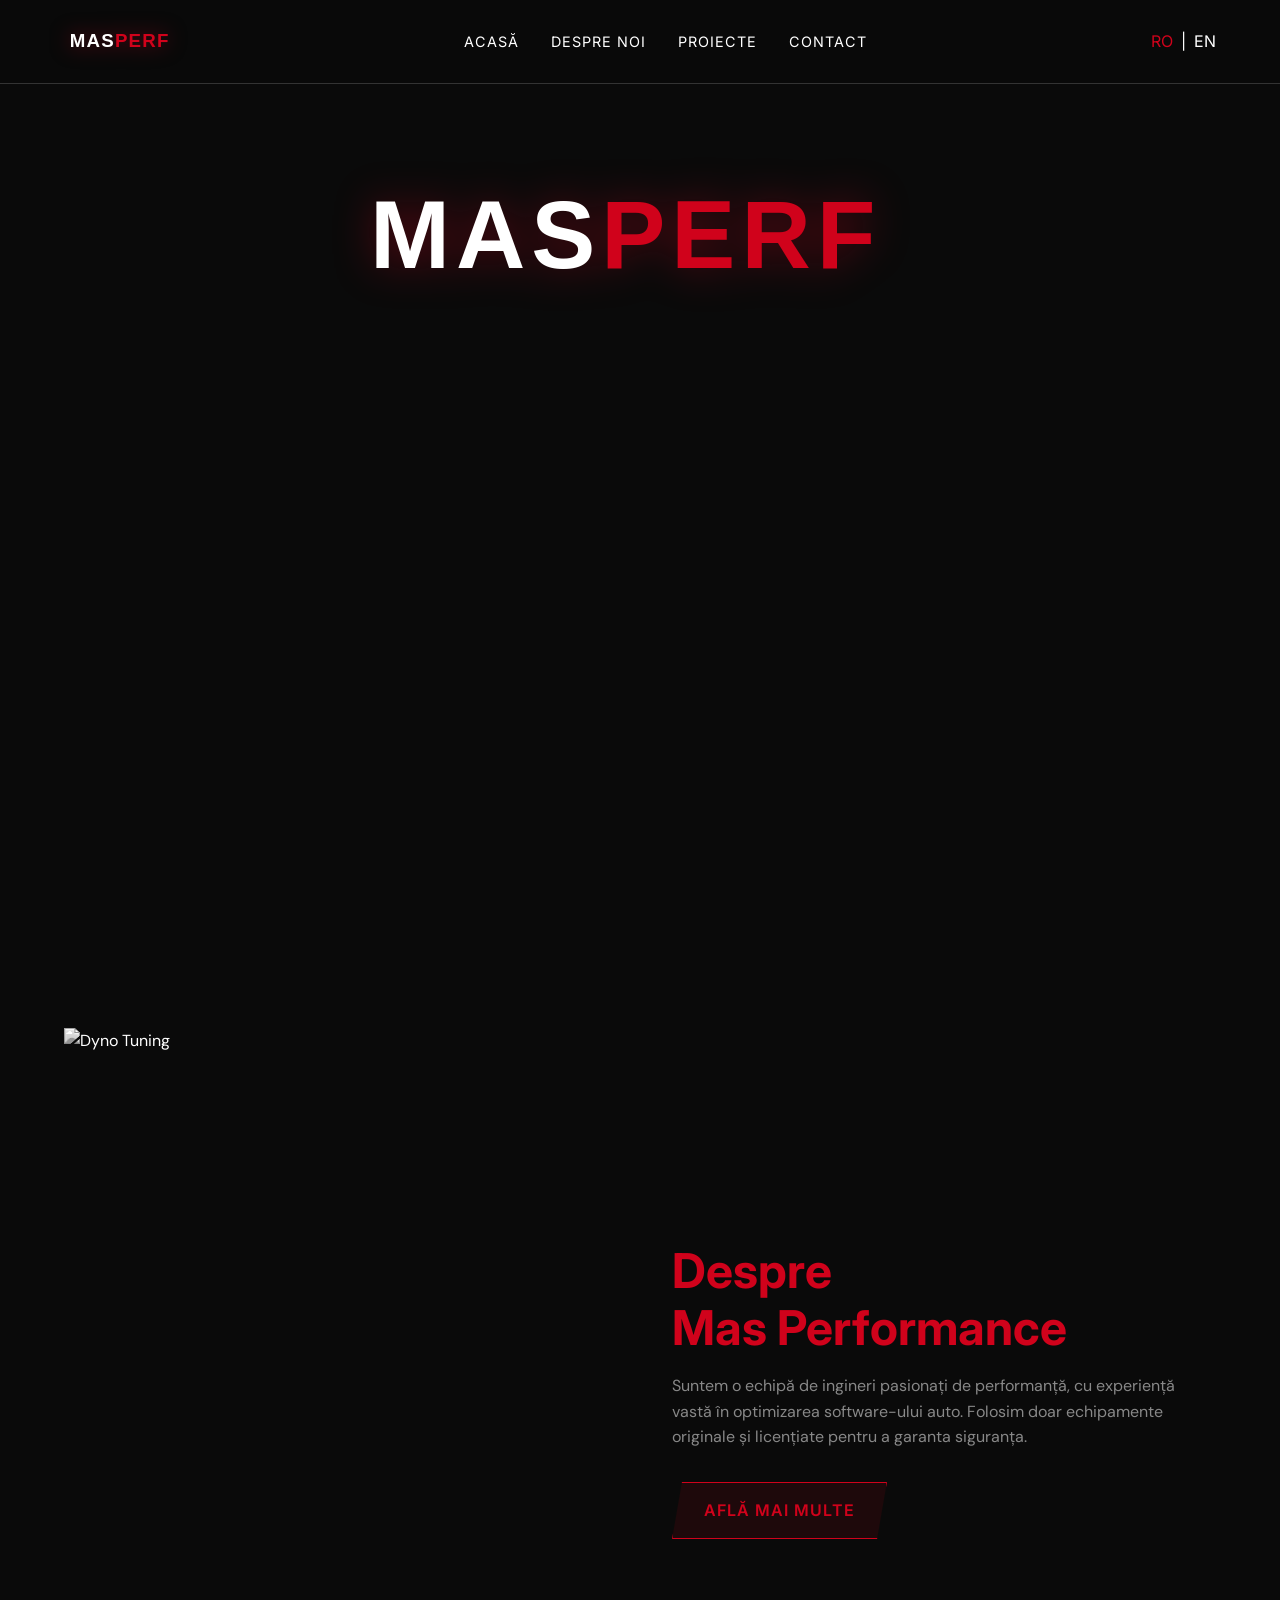
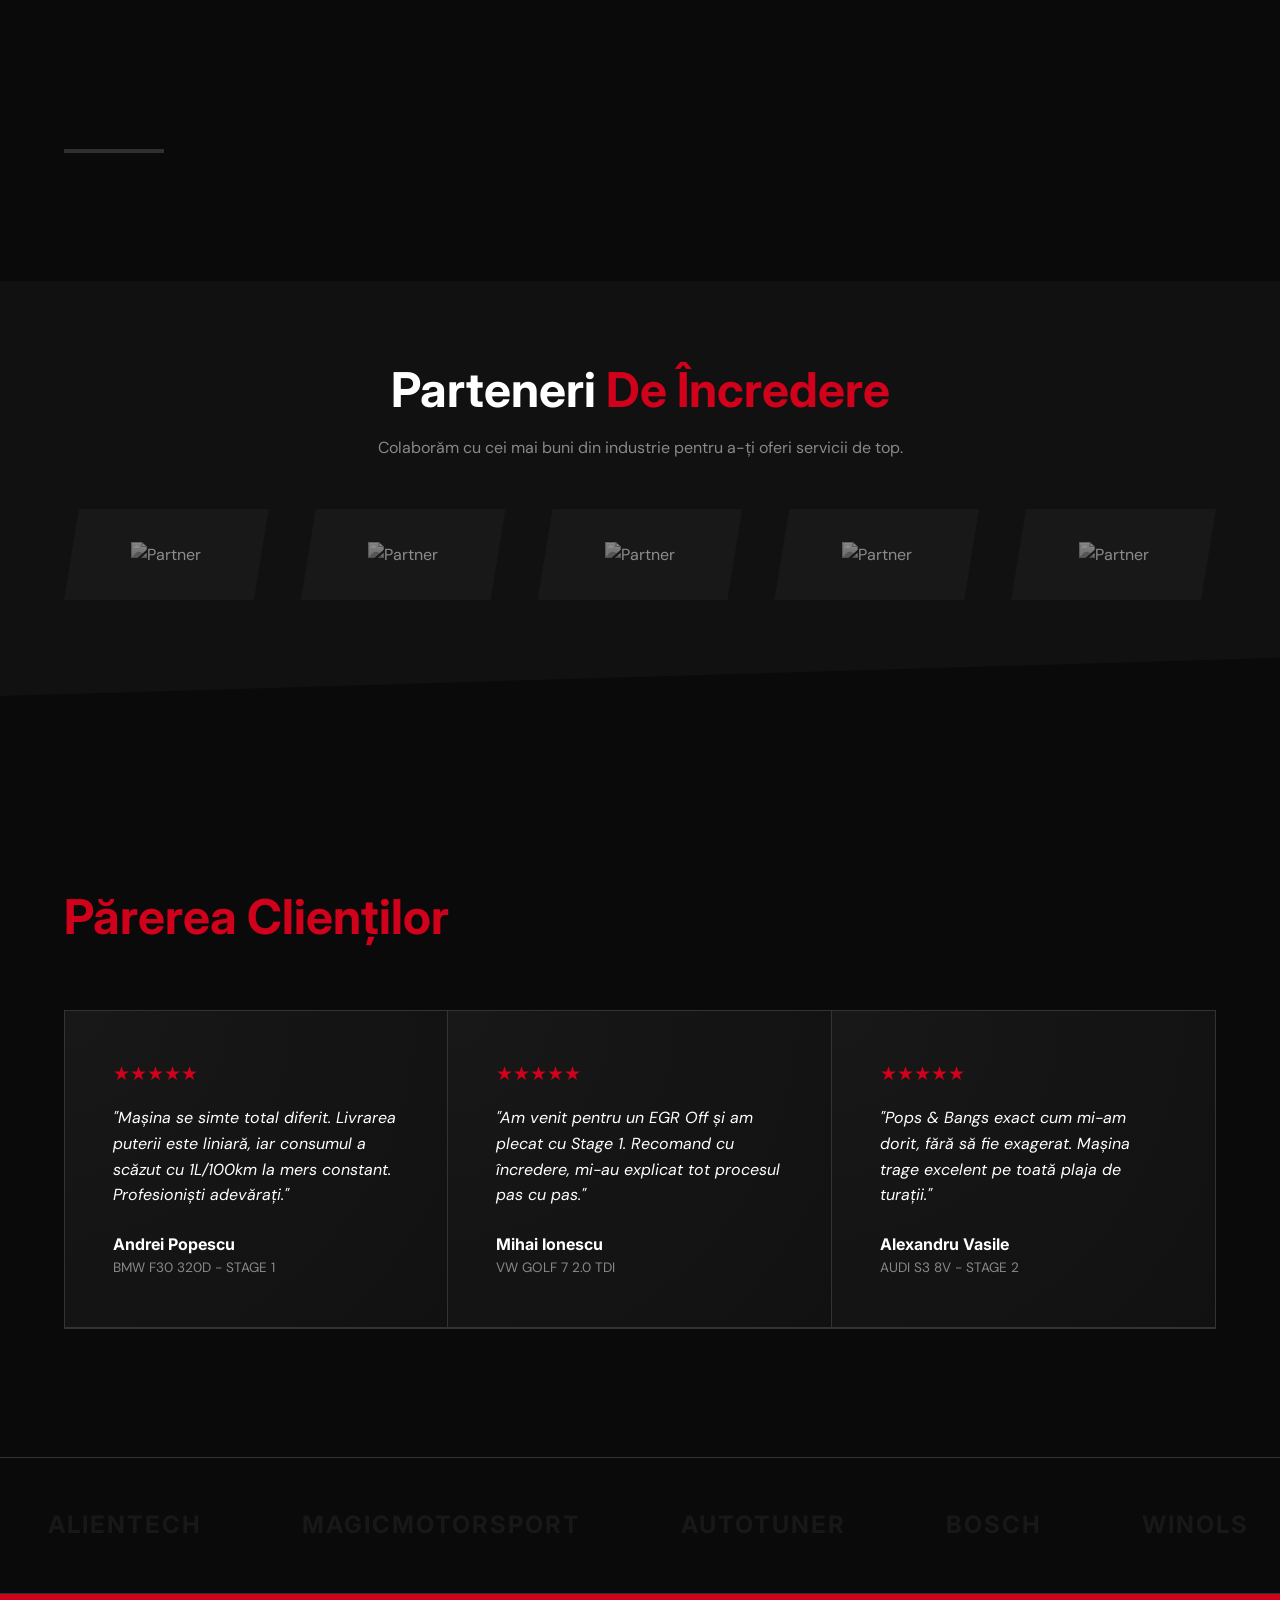
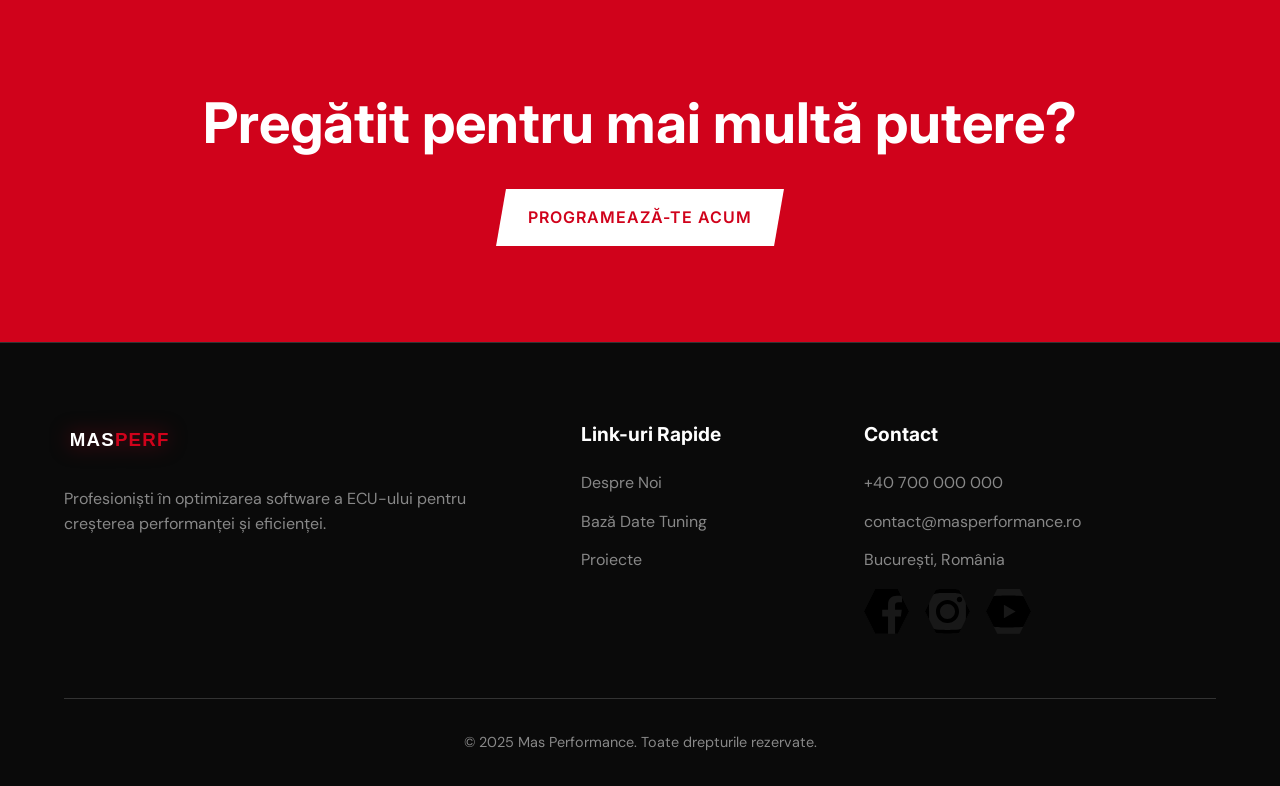
==== index.html @ 12c5aba1 "initial commit" ====
<!DOCTYPE html>
<html lang="ro">

<head>
  <meta charset="UTF-8">
  <meta name="viewport" content="width=device-width, initial-scale=1.0">
  <title>Mas Performance | Chiptuning & ECU Remap</title>
  <meta name="description" content="Professional ECU software optimization for increased performance and efficiency.">
  <link rel="preconnect" href="https://fonts.googleapis.com">
  <link rel="preconnect" href="https://fonts.gstatic.com" crossorigin>
  <link
    href="https://fonts.googleapis.com/css2?family=DM+Sans:ital,wght@0,400;0,500;0,700;1,400&family=Inter:wght@400;600;700;900&display=swap"
    rel="stylesheet">
  <link rel="stylesheet" href="css/style.css">
</head>

<body>

  <!-- PHP INCLUDE START: navbar -->
  <header class="navbar">
    <a href="index.html" class="logo"><img src="assets/images/logo.svg" alt="Mas Performance" class="logo-img"></a>
    <nav class="nav-links">
      <a href="index.html" data-lang-key="nav.home">Acasă</a>
      <a href="about.html" data-lang-key="nav.about">Despre Noi</a>
      <a href="projects.html" data-lang-key="nav.projects">Proiecte</a>
      <a href="contact.html" data-lang-key="nav.contact">Contact</a>
    </nav>
    <div class="lang-switch">
      <span data-lang="ro" class="active">RO</span> | <span data-lang="en">EN</span>
    </div>
  </header>
  <!-- PHP INCLUDE END: navbar -->

  <section class="hero">
    <!-- REPLACE WITH YOUR VIDEO SOURCE -->
    <video autoplay muted loop playsinline class="hero-video">
      <source src="assets/hero-bg.mp4" type="video/mp4">
    </video>
    <div class="hero-overlay"></div>
    <div class="hero-center-wrapper">
      <img src="assets/images/logo.svg" alt="Mas Performance" class="hero-center-logo">
    </div>
  </section>



  <section class="section">
    <div class="about-grid">
      <div class="about-img">
        <img src="https://images.unsplash.com/photo-1600705722908-bab1e61c0b4d?q=80&w=1000&auto=format&fit=crop"
          alt="Dyno Tuning">
      </div>
      <div class="about-text">
        <h2 class="section-title"><span data-lang-key="about.title.1">Despre</span> <br><span
            data-lang-key="about.title.2">MasPerformance</span></h2>
        <p class="text-muted" data-lang-key="about.desc" style="margin-bottom: 2rem;">Suntem o echipă de ingineri
          pasionați de performanță, cu
          experiență vastă în optimizarea software-ului auto. Folosim doar echipamente originale și licențiate pentru a
          garanta siguranța.</p>
        <a href="about.html" class="btn btn-outline" data-lang-key="about.btn">Află mai multe</a>
      </div>
    </div>
    </div>
  </section>

  <section class="section" id="partners"
    style="background-color: var(--surface-1); padding: 5rem 5%; clip-path: polygon(0 0, 100% 0, 100% calc(100% - 3vw), 0 100%); margin-bottom: 4rem;">
    <div class="section-header" style="text-align: center; margin-bottom: 3rem;">
      <h2 class="section-title">Parteneri <span class="text-accent">De Încredere</span></h2>
      <p class="text-muted">Colaborăm cu cei mai buni din industrie pentru a-ți oferi servicii de top.</p>
    </div>
    <div class="partners-gallery">
      <!-- ADAUGA AICI POZELE PARTENERILOR. Foloseste clasa partner-img-wrapper pentru fiecare poza -->
      <div class="partner-img-wrapper"><img
          src="https://images.unsplash.com/photo-1614680376573-df3480f0c6ff?q=80&w=200&auto=format&fit=crop"
          alt="Partner"></div>
      <div class="partner-img-wrapper"><img
          src="https://images.unsplash.com/photo-1614680376573-df3480f0c6ff?q=80&w=200&auto=format&fit=crop"
          alt="Partner"></div>
      <div class="partner-img-wrapper"><img
          src="https://images.unsplash.com/photo-1614680376573-df3480f0c6ff?q=80&w=200&auto=format&fit=crop"
          alt="Partner"></div>
      <div class="partner-img-wrapper"><img
          src="https://images.unsplash.com/photo-1614680376573-df3480f0c6ff?q=80&w=200&auto=format&fit=crop"
          alt="Partner"></div>
      <div class="partner-img-wrapper"><img
          src="https://images.unsplash.com/photo-1614680376573-df3480f0c6ff?q=80&w=200&auto=format&fit=crop"
          alt="Partner"></div>
    </div>
  </section>


  <section class="section">
    <div class="section-header">
      <h2 class="section-title"><span data-lang-key="reviews.title.1">Părerea</span> <span
          data-lang-key="reviews.title.2">Clienților</span></h2>
    </div>

    <div class="reviews-grid">
      <!-- PHP INCLUDE START: review-card -->
      <div class="review-card">
        <div class="stars">★★★★★</div>
        <p class="review-text">"Mașina se simte total diferit. Livrarea puterii este liniară, iar consumul a scăzut cu
          1L/100km la mers constant. Profesioniști adevărați."</p>
        <div class="review-author">Andrei Popescu</div>
        <div class="review-car">BMW F30 320d - Stage 1</div>
      </div>
      <div class="review-card">
        <div class="stars">★★★★★</div>
        <p class="review-text">"Am venit pentru un EGR Off și am plecat cu Stage 1. Recomand cu încredere, mi-au
          explicat tot procesul pas cu pas."</p>
        <div class="review-author">Mihai Ionescu</div>
        <div class="review-car">VW Golf 7 2.0 TDI</div>
      </div>
      <div class="review-card">
        <div class="stars">★★★★★</div>
        <p class="review-text">"Pops & Bangs exact cum mi-am dorit, fără să fie exagerat. Mașina trage excelent pe toată
          plaja de turații."</p>
        <div class="review-author">Alexandru Vasile</div>
        <div class="review-car">Audi S3 8V - Stage 2</div>
      </div>
    </div>
  </section>

  <div class="partners">
    <div class="partners-track">
      <span>Alientech</span>
      <span>MagicMotorsport</span>
      <span>Autotuner</span>
      <span>BOSCH</span>
      <span>WinOLS</span>
      <span>Alientech</span>
      <span>MagicMotorsport</span>
      <span>Autotuner</span>
      <span>BOSCH</span>
      <span>WinOLS</span>
    </div>
  </div>

  <section class="cta-banner">
    <h2 data-lang-key="cta.title">Pregătit pentru mai multă putere?</h2>
    <a href="contact.html" class="btn" data-lang-key="cta.btn">Programează-te Acum</a>
  </section>

  <!-- PHP INCLUDE START: footer -->
  <footer class="footer">
    <div class="footer-grid">
      <div>
        <a href="index.html" class="logo footer-logo"><img src="assets/images/logo.svg" alt="Mas Performance"
            class="logo-img"></a>
        <p class="text-muted" data-lang-key="footer.desc">Profesioniști în optimizarea software a ECU-ului pentru
          creșterea performanței și eficienței.</p>
      </div>
      <div>
        <h4 data-lang-key="footer.links">Link-uri Rapide</h4>
        <ul>
          <li><a href="about.html" data-lang-key="nav.about">Despre Noi</a></li>
          <li><a href="tuning-database.html" data-lang-key="nav.tuning_db">Bază Date Tuning</a></li>
          <li><a href="projects.html" data-lang-key="nav.projects">Proiecte</a></li>
        </ul>
      </div>

      <div>
        <h4 data-lang-key="footer.contact">Contact</h4>
        <ul>
          <li class="text-muted">+40 700 000 000</li>
          <li class="text-muted">contact@masperformance.ro</li>
          <li class="text-muted">București, România</li>
        </ul>
        <div class="social-links" style="margin-top: 1rem;">
          <a href="#"><img src="assets/images/fb.svg" alt="Facebook"></a>
          <a href="#"><img src="assets/images/ig.svg" alt="Instagram"></a>
          <a href="#"><img src="assets/images/yt.svg" alt="YouTube"></a>
        </div>
      </div>
    </div>
    <div class="footer-bottom" data-lang-key="footer.rights">
      © 2025 Mas Performance. Toate drepturile rezervate.
    </div>
  </footer>
  <!-- PHP INCLUDE END: footer -->

  <script src="js/lang.js"></script>
  <script src="js/main.js"></script>
</body>

</html>
---- css/style.css ----
:root {
  --bg-color: #0a0a0a;
  --surface-1: #111111;
  --surface-2: #181818;
  --accent-color: #d0021b;
  /* Red */
  --text-primary: #ffffff;
  --text-muted: #888888;
  --border-color: #333333;
  --logo-glow: 0 0 14px rgba(208, 2, 27, 0.8), 0 0 36px rgba(208, 2, 27, 0.35);

  --font-heading: 'Inter', sans-serif;
  --font-body: 'DM Sans', sans-serif;

  --transition: all 0.3s ease;
}

* {
  margin: 0;
  padding: 0;
  box-sizing: border-box;
}

body {
  background-color: var(--bg-color);
  color: var(--text-primary);
  font-family: var(--font-body);
  line-height: 1.6;
  overflow-x: hidden;
}

h1,
h2,
h3,
h4,
h5,
h6,
.ui-label {
  font-family: var(--font-heading);
  font-weight: 700;
  line-height: 1.2;
}

a {
  color: inherit;
  text-decoration: none;
  transition: var(--transition);
}

a:hover {
  color: var(--accent-color);
}

.text-accent {
  color: var(--accent-color);
}

.text-muted {
  color: var(--text-muted);
}

.logo {
  font-family: var(--font-heading);
  font-weight: 900;
  font-size: 1.5rem;
  text-transform: uppercase;
  letter-spacing: 2px;
  text-shadow: var(--logo-glow);
  color: #fff;
  display: flex;
  align-items: center;
}

.logo-img {
  height: 35px;
  width: auto;
  filter: drop-shadow(0 0 10px rgba(208, 2, 27, 0.5));
}

/* Button Styles */
.btn {
  display: inline-flex;
  align-items: center;
  justify-content: center;
  padding: 1rem 2rem;
  font-family: var(--font-heading);
  font-weight: 600;
  text-transform: uppercase;
  letter-spacing: 1px;
  border: none;
  cursor: pointer;
  transition: var(--transition);
  border-radius: 0;
  background: transparent;
  color: var(--text-primary);
  clip-path: polygon(10px 0, 100% 0, calc(100% - 10px) 100%, 0 100%);
}

.btn-primary {
  background-color: var(--accent-color);
  color: #fff;
}

.btn-primary:hover {
  background-color: #fff;
  color: var(--accent-color);
}

.btn-outline {
  background-color: rgba(208, 2, 27, 0.1);
  color: var(--accent-color);
  box-shadow: inset 0 0 0 1px var(--accent-color);
}

.btn-outline:hover {
  background-color: var(--accent-color);
  color: #fff;
}

/* Navbar */
/* PHP INCLUDE START: navbar */
header.navbar {
  position: fixed;
  top: 0;
  width: 100%;
  padding: 1.5rem 5%;
  display: flex;
  justify-content: space-between;
  align-items: center;
  z-index: 1000;
  background: rgba(10, 10, 10, 0.95);
  border-bottom: 1px solid var(--border-color);
  backdrop-filter: blur(10px);
}

.nav-links {
  display: flex;
  gap: 2rem;
}

.nav-links a {
  font-family: var(--font-heading);
  font-size: 0.9rem;
  text-transform: uppercase;
  letter-spacing: 1px;
}

.lang-switch {
  font-family: var(--font-heading);
  cursor: pointer;
  display: flex;
  gap: 0.5rem;
}

.lang-switch span.active {
  color: var(--accent-color);
}

/* Hero Section */
.hero {
  position: relative;
  height: 100vh;
  display: flex;
  align-items: center;
  justify-content: center;
  overflow: hidden;
}

.hero-video {
  position: absolute;
  top: 0;
  left: 0;
  width: 100%;
  height: 100%;
  object-fit: cover;
  z-index: -2;
}

.hero-overlay {
  position: absolute;
  top: 0;
  left: 0;
  width: 100%;
  height: 100%;
  background: radial-gradient(circle at bottom right, rgba(10, 10, 10, 0.1) 0%, rgba(10, 10, 10, 1) 80%);
  z-index: -1;
}

.hero-center-wrapper {
  z-index: 10;
  display: flex;
  align-items: center;
  justify-content: center;
  width: 100%;
  margin-top: calc(-25vh - 200px);
}

.hero-center-logo {
  width: 90%;
  max-width: 600px;
  height: auto;
  filter: drop-shadow(0 0 20px rgba(208, 2, 27, 0.4));
  animation: logoPulse 4s infinite alternate;
}

@keyframes logoPulse {
  0% {
    transform: scale(1);
    filter: drop-shadow(0 0 15px rgba(208, 2, 27, 0.3));
  }

  100% {
    transform: scale(1.02);
    filter: drop-shadow(0 0 30px rgba(208, 2, 27, 0.6));
  }
}


.stats-strip {
  display: grid;
  grid-template-columns: repeat(4, 1fr);
  border-top: 1px solid var(--border-color);
  border-bottom: 1px solid var(--border-color);
}

.stat-item {
  padding: 3rem 2rem;
  text-align: center;
  border-right: 1px solid var(--border-color);
}

.stat-item:last-child {
  border-right: none;
}

.stat-num {
  font-size: 3.5rem;
  font-family: var(--font-heading);
  font-weight: 700;
  margin-bottom: 0.5rem;
}

.stat-num span {
  color: var(--accent-color);
}

.stat-label {
  font-size: 0.85rem;
  text-transform: uppercase;
  letter-spacing: 2px;
  color: var(--text-muted);
}

/* Common Section Styles */
.section {
  padding: 8rem 5%;
}

.section-header {
  margin-bottom: 4rem;
}

.section-title {
  font-size: 3rem;
  margin-bottom: 1rem;
}

.section-title span {
  color: var(--accent-color);
}

/* Services Grid */
.services-grid {
  display: grid;
  grid-template-columns: repeat(3, 1fr);
  gap: 2rem;
}

/* PHP INCLUDE START: service-card */
.service-card {
  background: linear-gradient(135deg, var(--surface-1) 0%, rgba(17, 17, 17, 0) 100%);
  padding: 3rem 2rem;
  border-top: 2px solid transparent;
  transition: var(--transition);
  position: relative;
  clip-path: polygon(0 0, 100% 0, 100% calc(100% - 30px), calc(100% - 30px) 100%, 0 100%);
}

.service-card:hover {
  border-top-color: var(--accent-color);
  background: linear-gradient(135deg, var(--surface-2) 0%, rgba(24, 24, 24, 0) 100%);
}

.service-num {
  position: absolute;
  top: 1rem;
  right: 1rem;
  font-family: var(--font-heading);
  font-weight: 700;
  color: var(--text-muted);
  opacity: 0.5;
  font-size: 1.2rem;
}

.service-card h3 {
  font-size: 1.5rem;
  margin-bottom: 1rem;
}

/* About Section */
.about-grid {
  display: grid;
  grid-template-columns: 1fr 1fr;
  gap: 4rem;
  align-items: center;
}

.about-img {
  position: relative;
  aspect-ratio: 3/4;
  filter: grayscale(100%);
  transition: var(--transition);
}

.about-img:hover {
  filter: grayscale(0%);
}

.about-img img {
  width: 100%;
  height: 100%;
  object-fit: cover;
}

.about-img::after {
  content: '';
  position: absolute;
  bottom: 0;
  left: 0;
  width: 100px;
  height: 4px;
  background-color: var(--accent-color);
}

.about-text ul {
  list-style: none;
  margin: 2rem 0;
}

.about-text li {
  position: relative;
  padding-left: 2rem;
  margin-bottom: 1rem;
}

.about-text li::before {
  content: '';
  position: absolute;
  left: 0;
  top: 10px;
  width: 12px;
  height: 2px;
  background-color: var(--accent-color);
}

/* Tuning Tool */
.tuning-tool-container {
  background-color: var(--surface-1);
  padding: 3rem;
  border: 1px solid var(--border-color);
}

.tuning-selectors {
  display: grid;
  grid-template-columns: repeat(4, 1fr);
  gap: 1rem;
  margin-bottom: 2rem;
}

select {
  width: 100%;
  padding: 1rem;
  background-color: var(--bg-color);
  color: var(--text-primary);
  border: 1px solid var(--border-color);
  font-family: var(--font-body);
  border-radius: 0;
  appearance: none;
  cursor: pointer;
}

select:focus {
  outline: none;
  border-color: var(--accent-color);
}

.tuning-result {
  display: none;
  border-top: 1px solid var(--border-color);
  padding-top: 2rem;
}

.tuning-result.active {
  display: block;
}

.stage-bars {
  display: grid;
  grid-template-columns: 1fr;
  gap: 1.5rem;
}

.bar-row {
  display: flex;
  align-items: center;
  gap: 1rem;
}

.bar-label {
  width: 80px;
  font-family: var(--font-heading);
  font-weight: 700;
}

.bar-track {
  flex-grow: 1;
  height: 8px;
  background-color: var(--surface-2);
  position: relative;
}

.bar-fill {
  height: 100%;
  background-color: var(--text-muted);
  width: 0%;
  transition: width 1s ease-out;
}

.bar-fill.accent {
  background-color: var(--accent-color);
}

.bar-value {
  width: 100px;
  text-align: right;
  font-family: var(--font-heading);
}

/* Reviews */
.reviews-grid {
  display: grid;
  grid-template-columns: repeat(3, 1fr);
  gap: 0;
  border: 1px solid var(--border-color);
}

/* PHP INCLUDE START: review-card */
.review-card {
  padding: 3rem;
  border-right: 1px solid var(--border-color);
  border-bottom: 1px solid var(--border-color);
  background: radial-gradient(circle at top left, var(--surface-2) 0%, var(--surface-1) 100%);
}

.review-card:nth-child(3n) {
  border-right: none;
}

.stars {
  color: var(--accent-color);
  margin-bottom: 1rem;
  font-size: 1.2rem;
}

.review-text {
  font-style: italic;
  margin-bottom: 1.5rem;
}

.review-author {
  font-family: var(--font-heading);
  font-weight: 700;
}

.review-car {
  font-size: 0.85rem;
  color: var(--text-muted);
  text-transform: uppercase;
}

/* Partners */
.partners {
  padding: 3rem 0;
  border-top: 1px solid var(--border-color);
  border-bottom: 1px solid var(--border-color);
  overflow: hidden;
  white-space: nowrap;
}

.partners-track {
  display: inline-block;
  animation: scrollLeft 30s linear infinite;
}

.partners-track span {
  font-family: var(--font-heading);
  font-size: 1.5rem;
  font-weight: 700;
  color: var(--surface-2);
  margin: 0 3rem;
  text-transform: uppercase;
  letter-spacing: 2px;
}

@keyframes scrollLeft {
  0% {
    transform: translateX(0);
  }

  100% {
    transform: translateX(-50%);
  }
}

/* CTA Banner */
.cta-banner {
  background-color: var(--accent-color);
  padding: 6rem 5%;
  text-align: center;
  color: #fff;
}

.cta-banner h2 {
  font-size: 3.5rem;
  margin-bottom: 2rem;
}

.cta-banner .btn {
  background-color: #fff;
  color: var(--accent-color);
}

.cta-banner .btn:hover {
  background-color: var(--surface-1);
  color: #fff;
  border-color: var(--surface-1);
}

/* Footer */
/* PHP INCLUDE START: footer */
.footer {
  background-color: var(--bg-color);
  padding: 5rem 5% 2rem 5%;
  border-top: 1px solid var(--border-color);
}

.footer-grid {
  display: grid;
  grid-template-columns: 2fr 1fr 1.5fr;
  gap: 3rem;
  margin-bottom: 4rem;
}

.footer-logo {
  margin-bottom: 1rem;
  display: inline-block;
}

.footer h4 {
  margin-bottom: 1.5rem;
  font-size: 1.2rem;
}

.footer ul {
  list-style: none;
}

.footer ul li {
  margin-bottom: 0.8rem;
}

.footer ul li a {
  color: var(--text-muted);
}

.footer ul li a:hover {
  color: var(--accent-color);
}

.footer-bottom {
  text-align: center;
  padding-top: 2rem;
  border-top: 1px solid var(--border-color);
  color: var(--text-muted);
  font-size: 0.9rem;
}

/* Forms */
.form-group {
  margin-bottom: 1.5rem;
}

.form-group label {
  display: block;
  margin-bottom: 0.5rem;
  font-family: var(--font-heading);
  font-weight: 600;
  font-size: 0.9rem;
}

.form-control {
  width: 100%;
  padding: 1rem;
  background-color: var(--surface-1);
  border: 1px solid var(--border-color);
  color: var(--text-primary);
  font-family: var(--font-body);
  border-radius: 0;
  transition: var(--transition);
}

.form-control:focus {
  outline: none;
  border-color: var(--accent-color);
}

textarea.form-control {
  min-height: 150px;
  resize: vertical;
}

.error-msg {
  color: var(--accent-color);
  font-size: 0.85rem;
  margin-top: 0.5rem;
  display: none;
}

.form-group.has-error .form-control {
  border-color: var(--accent-color);
}

.form-group.has-error .error-msg {
  display: block;
}

.checkbox-grid {
  display: grid;
  grid-template-columns: repeat(2, 1fr);
  gap: 1rem;
}

.checkbox-label {
  display: flex;
  align-items: center;
  gap: 0.5rem;
  cursor: pointer;
  font-size: 0.95rem;
}

.checkbox-label input[type="checkbox"],
.radio-label input[type="radio"] {
  accent-color: var(--accent-color);
  width: 16px;
  height: 16px;
}

/* Contact Layout */
.contact-grid {
  display: grid;
  grid-template-columns: 2fr 1fr;
  gap: 4rem;
}

.contact-info-card {
  background-color: var(--surface-1);
  padding: 3rem;
  border: 1px solid var(--border-color);
  position: sticky;
  top: 100px;
}

.info-item {
  margin-bottom: 2rem;
}

.info-item h4 {
  color: var(--text-muted);
  font-size: 0.85rem;
  text-transform: uppercase;
  letter-spacing: 1px;
  margin-bottom: 0.5rem;
}

.info-item p {
  font-size: 1.1rem;
}

.map-embed {
  width: 100%;
  height: 200px;
  filter: grayscale(100%);
  margin-bottom: 2rem;
}

.social-links {
  display: flex;
  gap: 1rem;
}

.social-links a {
  display: inline-flex;
  width: 45px;
  height: 45px;
  background-color: var(--surface-2);
  align-items: center;
  justify-content: center;
  clip-path: polygon(25% 0%, 75% 0%, 100% 50%, 75% 100%, 25% 100%, 0% 50%);
  transition: var(--transition);
}

.social-links a:hover {
  background-color: var(--accent-color);
}

.social-links a svg {
  width: 20px;
  height: 20px;
}

/* Page Header (Inner pages) */
.page-header {
  padding: 12rem 5% 8rem 5%;
  background: linear-gradient(135deg, var(--surface-2) 0%, var(--surface-1) 100%);
  clip-path: polygon(0 0, 100% 0, 100% 100%, 0 calc(100% - 4vw));
  margin-bottom: 3rem;
}

.page-header h1 {
  font-size: 4rem;
}

/* Tuning DB Table */
.tuning-table-container {
  overflow-x: auto;
  margin-top: 4rem;
}

.tuning-table {
  width: 100%;
  border-collapse: collapse;
}

.tuning-table th,
.tuning-table td {
  padding: 1rem;
  text-align: left;
  border-bottom: 1px solid var(--border-color);
}

.tuning-table th {
  font-family: var(--font-heading);
  font-weight: 700;
  text-transform: uppercase;
  font-size: 0.85rem;
  color: var(--text-muted);
  background-color: var(--surface-1);
}

.tuning-table tbody tr:hover {
  background-color: var(--surface-2);
}

.hp-nm {
  white-space: nowrap;
}

.text-green {
  color: #4ade80;
}

/* Partners Gallery */
.partners-gallery {
  display: flex;
  flex-wrap: nowrap;
  justify-content: center;
  gap: 2rem;
  align-items: stretch;
  overflow-x: auto;
  padding-bottom: 1rem;
}

.partner-img-wrapper {
  flex: 1;
  min-width: 150px;
  background: var(--surface-2);
  padding: 2rem;
  display: flex;
  justify-content: center;
  align-items: center;
  clip-path: polygon(15px 0, 100% 0, calc(100% - 15px) 100%, 0 100%);
  transition: var(--transition);
  border: 1px solid transparent;
}

.partner-img-wrapper:hover {
  background: rgba(208, 2, 27, 0.05);
  border-color: rgba(208, 2, 27, 0.2);
  transform: translateY(-5px);
}

.partner-img-wrapper img {
  max-width: 100%;
  max-height: 80px;
  object-fit: contain;
  filter: grayscale(100%) opacity(0.5);
  transition: var(--transition);
}

.partner-img-wrapper:hover img {
  filter: grayscale(0%) opacity(1);
}

/* Responsive */
@media (max-width: 1024px) {
  .hero h1 {
    font-size: 4rem;
  }

  .stats-strip {
    grid-template-columns: repeat(2, 1fr);
  }

  .stat-item {
    border-bottom: 1px solid var(--border-color);
  }

  .services-grid {
    grid-template-columns: repeat(2, 1fr);
  }

  .tuning-selectors {
    grid-template-columns: repeat(2, 1fr);
  }

  .reviews-grid {
    grid-template-columns: repeat(2, 1fr);
  }

  .footer-grid {
    grid-template-columns: repeat(2, 1fr);
  }
}

@media (max-width: 768px) {
  .hero h1 {
    font-size: 3rem;
  }

  .about-grid {
    grid-template-columns: 1fr;
  }

  .services-grid {
    grid-template-columns: 1fr;
  }

  .tuning-selectors {
    grid-template-columns: 1fr;
  }

  .reviews-grid {
    grid-template-columns: 1fr;
  }

  .footer-grid {
    grid-template-columns: 1fr;
  }

  .contact-grid {
    grid-template-columns: 1fr;
  }

  .checkbox-grid {
    grid-template-columns: 1fr;
  }

  .nav-links {
    display: none;
  }

  /* Simple mobile menu handling would go here */
  .contact-info-card {
    position: static;
  }
}
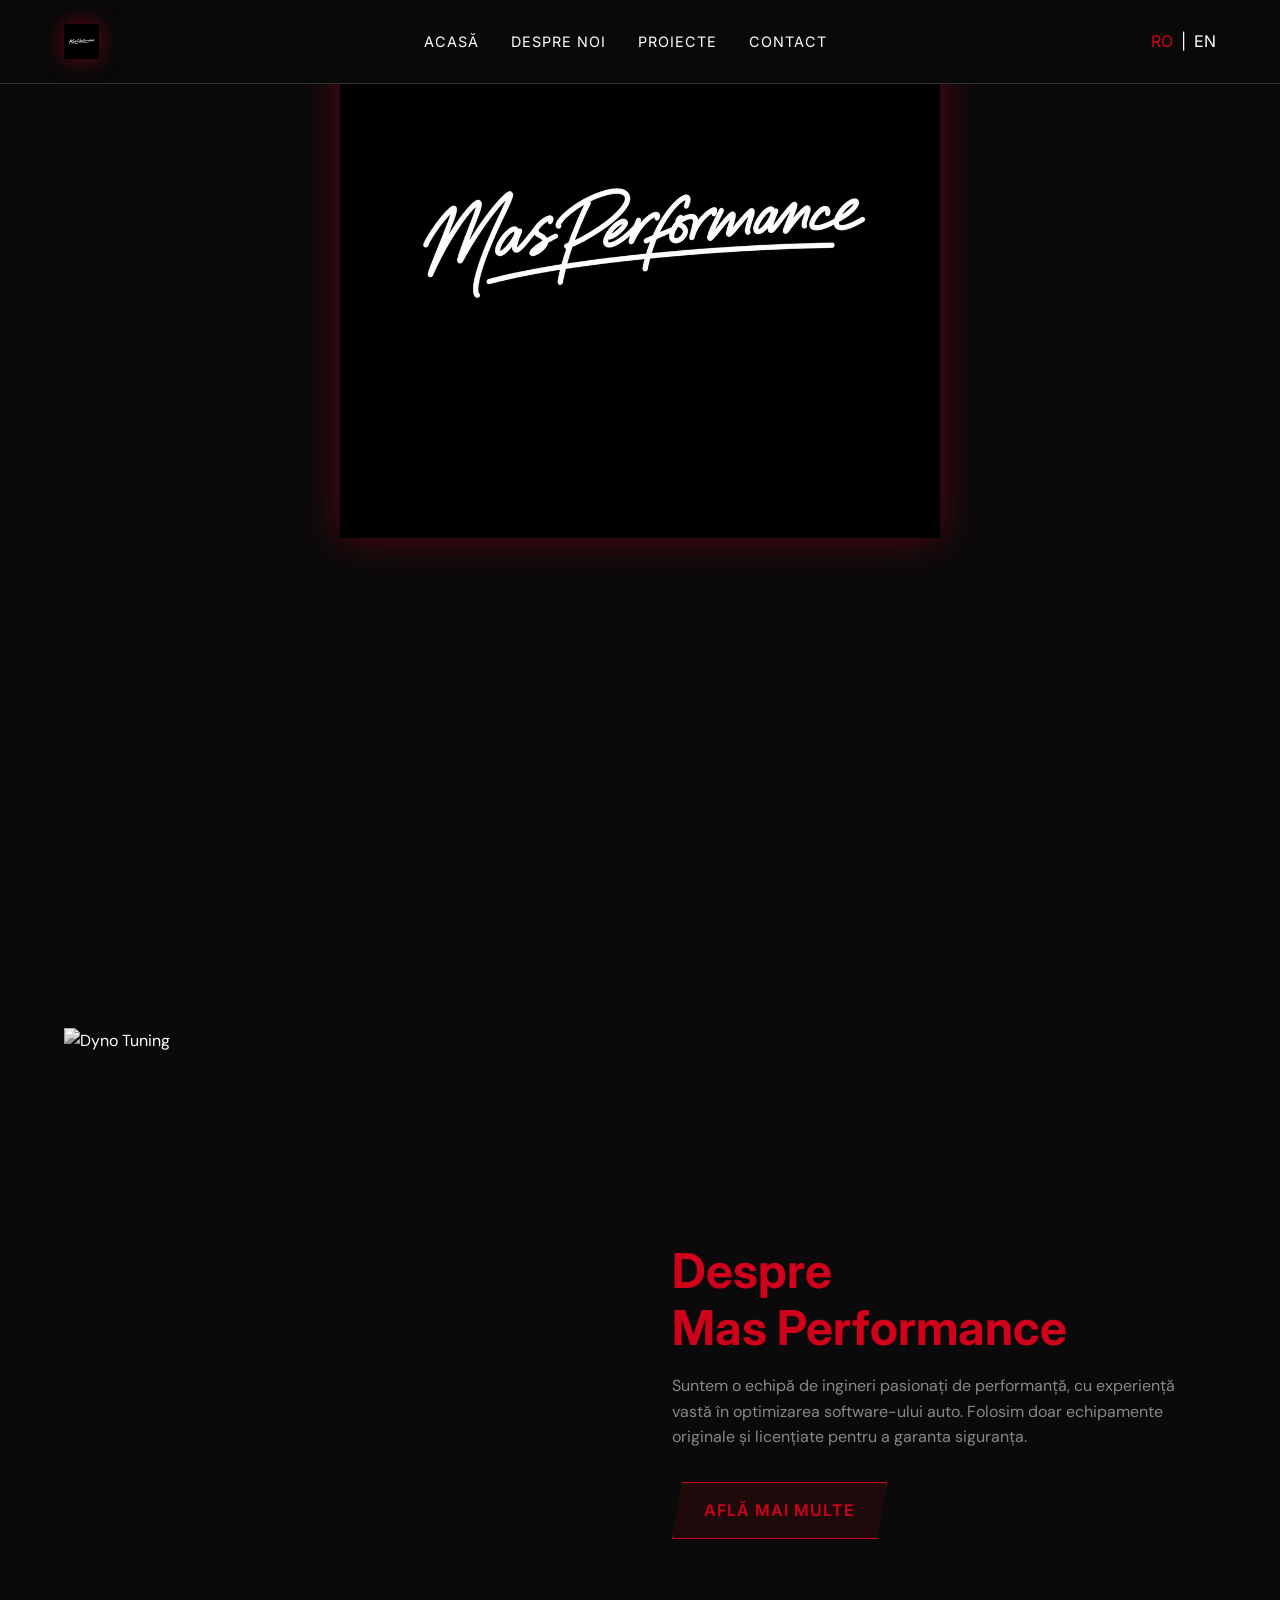
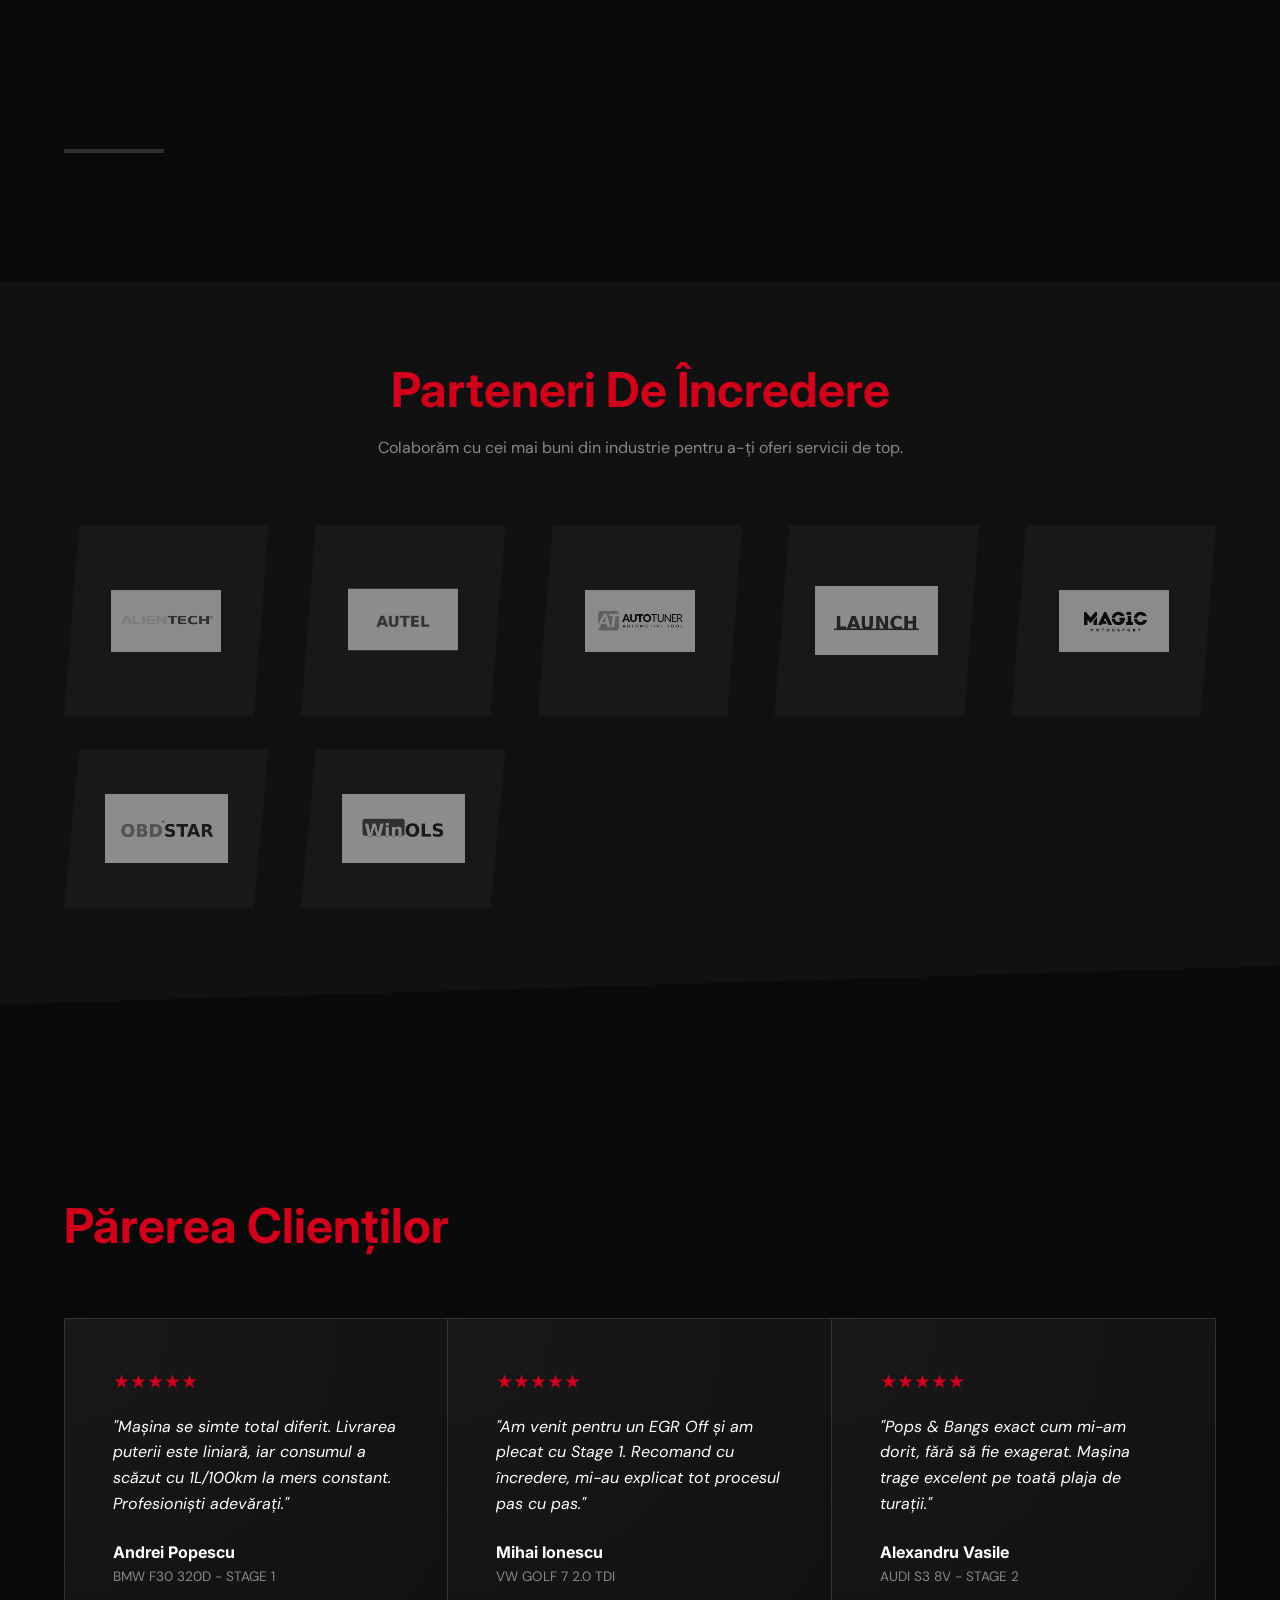
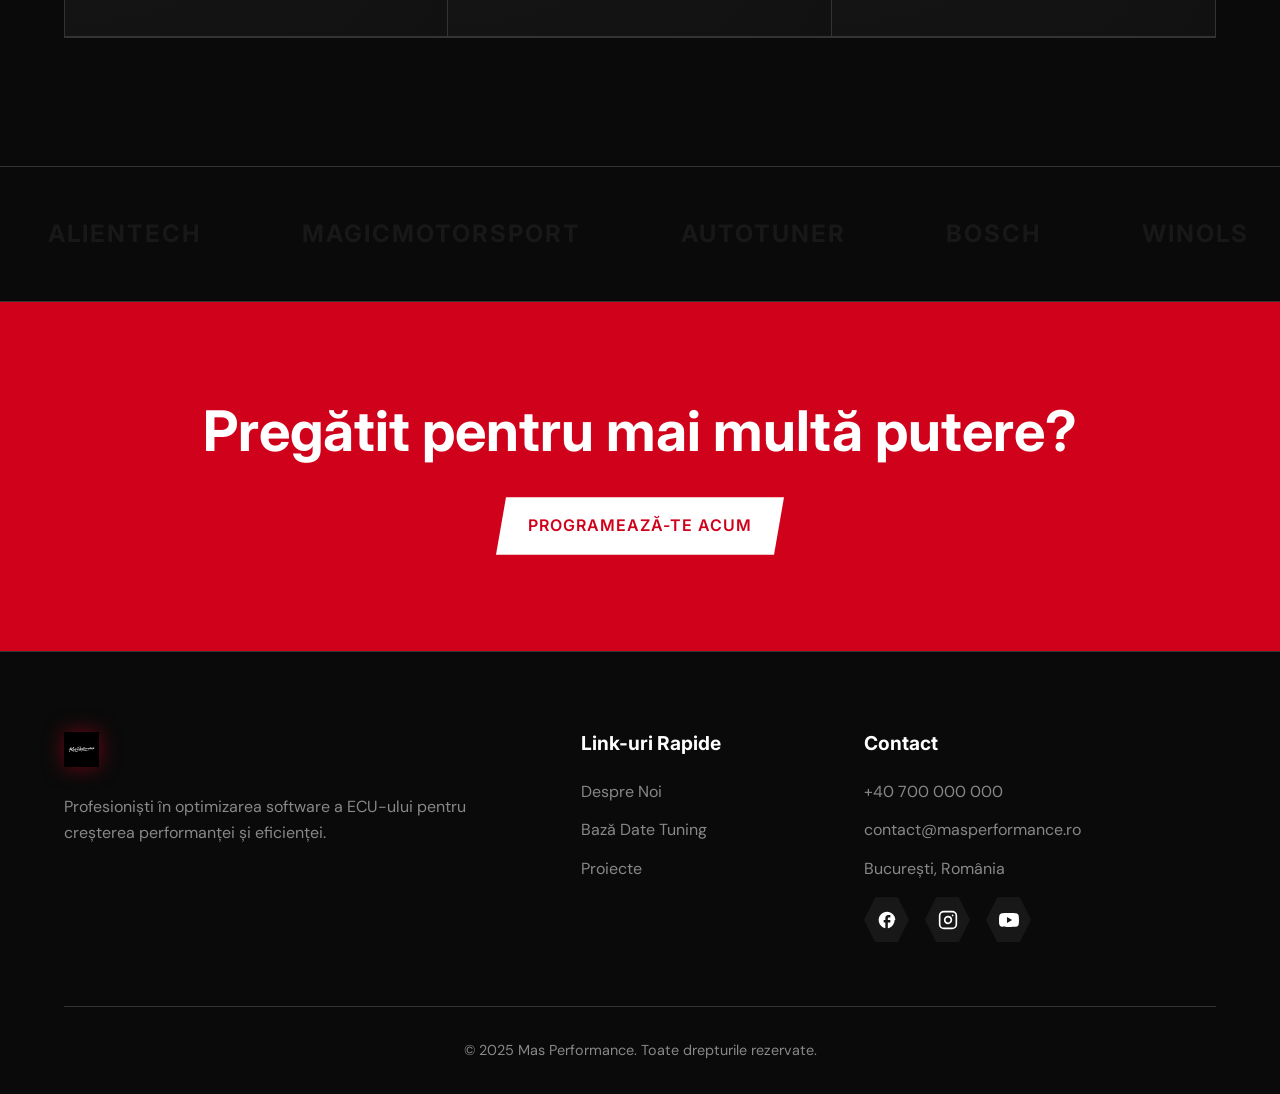
==== commit 2bb5ab72: "Update ora 13:41" ====
--- a/index.html
+++ b/index.html
@@ -18,7 +18,7 @@
 
   <!-- PHP INCLUDE START: navbar -->
   <header class="navbar">
-    <a href="index.html" class="logo"><img src="assets/images/logo.svg" alt="Mas Performance" class="logo-img"></a>
+    <a href="index.html" class="logo"><img src="assets/images/MasPerformance.svg" alt="Mas Performance" class="logo-img"></a>
     <nav class="nav-links">
       <a href="index.html" data-lang-key="nav.home">Acasă</a>
       <a href="about.html" data-lang-key="nav.about">Despre Noi</a>
@@ -38,7 +38,7 @@
     </video>
     <div class="hero-overlay"></div>
     <div class="hero-center-wrapper">
-      <img src="assets/images/logo.svg" alt="Mas Performance" class="hero-center-logo">
+      <img src="assets/images/MasPerformance.svg" alt="Mas Performance" class="hero-center-logo">
     </div>
   </section>
 
@@ -66,26 +66,18 @@
   <section class="section" id="partners"
     style="background-color: var(--surface-1); padding: 5rem 5%; clip-path: polygon(0 0, 100% 0, 100% calc(100% - 3vw), 0 100%); margin-bottom: 4rem;">
     <div class="section-header" style="text-align: center; margin-bottom: 3rem;">
-      <h2 class="section-title">Parteneri <span class="text-accent">De Încredere</span></h2>
-      <p class="text-muted">Colaborăm cu cei mai buni din industrie pentru a-ți oferi servicii de top.</p>
+      <h2 class="section-title"><span data-lang-key="partners.title.1">Parteneri</span> <span class="text-accent" data-lang-key="partners.title.2">De Încredere</span></h2>
+      <p class="text-muted" data-lang-key="partners.sub">Colaborăm cu cei mai buni din industrie pentru a-ți oferi servicii de top.</p>
     </div>
     <div class="partners-gallery">
       <!-- ADAUGA AICI POZELE PARTENERILOR. Foloseste clasa partner-img-wrapper pentru fiecare poza -->
-      <div class="partner-img-wrapper"><img
-          src="https://images.unsplash.com/photo-1614680376573-df3480f0c6ff?q=80&w=200&auto=format&fit=crop"
-          alt="Partner"></div>
-      <div class="partner-img-wrapper"><img
-          src="https://images.unsplash.com/photo-1614680376573-df3480f0c6ff?q=80&w=200&auto=format&fit=crop"
-          alt="Partner"></div>
-      <div class="partner-img-wrapper"><img
-          src="https://images.unsplash.com/photo-1614680376573-df3480f0c6ff?q=80&w=200&auto=format&fit=crop"
-          alt="Partner"></div>
-      <div class="partner-img-wrapper"><img
-          src="https://images.unsplash.com/photo-1614680376573-df3480f0c6ff?q=80&w=200&auto=format&fit=crop"
-          alt="Partner"></div>
-      <div class="partner-img-wrapper"><img
-          src="https://images.unsplash.com/photo-1614680376573-df3480f0c6ff?q=80&w=200&auto=format&fit=crop"
-          alt="Partner"></div>
+      <div class="partner-img-wrapper" data-partner="alientech"><img src="assets/images/AlienTech.svg" alt="AlienTech"></div>
+      <div class="partner-img-wrapper" data-partner="autel"><img src="assets/images/Autel.svg" alt="Autel"></div>
+      <div class="partner-img-wrapper" data-partner="autotuner"><img src="assets/images/AutoTuner.svg" alt="AutoTuner"></div>
+      <div class="partner-img-wrapper" data-partner="launch"><img src="assets/images/LaunchWithBG.svg" alt="Launch"></div>
+      <div class="partner-img-wrapper" data-partner="magicmotorsport"><img src="assets/images/MagicMotorsport.svg" alt="MagicMotorsport"></div>
+      <div class="partner-img-wrapper" data-partner="obdstar"><img src="assets/images/OBDSTARWithBG.svg" alt="ObdStar"></div>
+      <div class="partner-img-wrapper" data-partner="winols"><img src="assets/images/WinOLSWithBG.svg" alt="WinOLS"></div>
     </div>
   </section>
 
@@ -100,21 +92,21 @@
       <!-- PHP INCLUDE START: review-card -->
       <div class="review-card">
         <div class="stars">★★★★★</div>
-        <p class="review-text">"Mașina se simte total diferit. Livrarea puterii este liniară, iar consumul a scăzut cu
+        <p class="review-text" data-lang-key="reviews.1.text">"Mașina se simte total diferit. Livrarea puterii este liniară, iar consumul a scăzut cu
           1L/100km la mers constant. Profesioniști adevărați."</p>
         <div class="review-author">Andrei Popescu</div>
         <div class="review-car">BMW F30 320d - Stage 1</div>
       </div>
       <div class="review-card">
         <div class="stars">★★★★★</div>
-        <p class="review-text">"Am venit pentru un EGR Off și am plecat cu Stage 1. Recomand cu încredere, mi-au
+        <p class="review-text" data-lang-key="reviews.2.text">"Am venit pentru un EGR Off și am plecat cu Stage 1. Recomand cu încredere, mi-au
           explicat tot procesul pas cu pas."</p>
         <div class="review-author">Mihai Ionescu</div>
         <div class="review-car">VW Golf 7 2.0 TDI</div>
       </div>
       <div class="review-card">
         <div class="stars">★★★★★</div>
-        <p class="review-text">"Pops & Bangs exact cum mi-am dorit, fără să fie exagerat. Mașina trage excelent pe toată
+        <p class="review-text" data-lang-key="reviews.3.text">"Pops & Bangs exact cum mi-am dorit, fără să fie exagerat. Mașina trage excelent pe toată
           plaja de turații."</p>
         <div class="review-author">Alexandru Vasile</div>
         <div class="review-car">Audi S3 8V - Stage 2</div>
@@ -146,7 +138,7 @@
   <footer class="footer">
     <div class="footer-grid">
       <div>
-        <a href="index.html" class="logo footer-logo"><img src="assets/images/logo.svg" alt="Mas Performance"
+        <a href="index.html" class="logo footer-logo"><img src="assets/images/MasPerformance.svg" alt="Mas Performance"
             class="logo-img"></a>
         <p class="text-muted" data-lang-key="footer.desc">Profesioniști în optimizarea software a ECU-ului pentru
           creșterea performanței și eficienței.</p>
@@ -168,9 +160,23 @@
           <li class="text-muted">București, România</li>
         </ul>
         <div class="social-links" style="margin-top: 1rem;">
-          <a href="#"><img src="assets/images/fb.svg" alt="Facebook"></a>
-          <a href="#"><img src="assets/images/ig.svg" alt="Instagram"></a>
-          <a href="#"><img src="assets/images/yt.svg" alt="YouTube"></a>
+          <a href="#" aria-label="Facebook">
+            <svg viewBox="0 0 24 24" fill="currentColor">
+              <path d="M22 12c0-5.52-4.48-10-10-10S2 6.48 2 12c0 4.84 3.44 8.87 8 9.8V15H8v-3h2V9.5C10 7.57 11.57 6 13.5 6H16v3h-2c-.55 0-1 .45-1 1v2h3v3h-3v6.95c4.56-.93 8-4.96 8-9.75z"/>
+            </svg>
+          </a>
+          <a href="#" aria-label="Instagram">
+            <svg viewBox="0 0 24 24" fill="none" stroke="currentColor" stroke-width="2" stroke-linecap="round" stroke-linejoin="round">
+              <rect x="2" y="2" width="20" height="20" rx="5" ry="5"></rect>
+              <path d="M16 11.37A4 4 0 1 1 12.63 8 4 4 0 0 1 16 11.37z"></path>
+              <line x1="17.5" y1="6.5" x2="17.51" y2="6.5"></line>
+            </svg>
+          </a>
+          <a href="#" aria-label="YouTube">
+            <svg viewBox="0 0 24 24" fill="currentColor">
+              <path d="M23.498 6.163a3.003 3.003 0 0 0-2.11-2.11C19.518 3.545 12 3.545 12 3.545s-7.518 0-9.388.507a3.003 3.003 0 0 0-2.11 2.11C0 8.033 0 12 0 12s0 3.967.502 5.837a3.003 3.003 0 0 0 2.11 2.11c1.87.507 9.388.507 9.388.507s7.518 0 9.388-.507a3.003 3.003 0 0 0 2.11-2.11C24 15.967 24 12 24 12s0-3.967-.502-5.837zM9.545 15.568V8.432L15.818 12l-6.273 3.568z"/>
+            </svg>
+          </a>
         </div>
       </div>
     </div>
@@ -178,7 +184,21 @@
       © 2025 Mas Performance. Toate drepturile rezervate.
     </div>
   </footer>
-  <!-- PHP INCLUDE END: footer -->
+  <!-- Partner Modal Popup -->
+  <div id="partner-modal" class="modal-overlay">
+    <div class="modal-content">
+      <button class="modal-close" aria-label="Close modal">&times;</button>
+      <div class="modal-body">
+        <div class="modal-left">
+          <img id="modal-partner-logo" src="" alt="Partner Logo">
+        </div>
+        <div class="modal-right">
+          <h3 id="modal-partner-name">Partner Name</h3>
+          <p id="modal-partner-desc">Partner Description</p>
+        </div>
+      </div>
+    </div>
+  </div>
 
   <script src="js/lang.js"></script>
   <script src="js/main.js"></script>
--- a/css/style.css
+++ b/css/style.css
@@ -781,37 +781,38 @@
 
 /* Partners Gallery */
 .partners-gallery {
-  display: flex;
-  flex-wrap: nowrap;
+  display: grid;
+  grid-template-columns: repeat(auto-fit, minmax(200px, 1fr));
+  gap: 2rem;
+  width: 100%;
+  max-width: 1300px;
+  margin: 0 auto;
+  padding: 1rem 0;
+}
+
+.partner-img-wrapper {
+  background: var(--surface-2);
+  padding: 2.5rem;
+  display: flex;
   justify-content: center;
-  gap: 2rem;
-  align-items: stretch;
-  overflow-x: auto;
-  padding-bottom: 1rem;
-}
-
-.partner-img-wrapper {
-  flex: 1;
-  min-width: 150px;
-  background: var(--surface-2);
-  padding: 2rem;
-  display: flex;
-  justify-content: center;
-  align-items: center;
+  align-items: center;
+  min-height: 160px;
   clip-path: polygon(15px 0, 100% 0, calc(100% - 15px) 100%, 0 100%);
   transition: var(--transition);
   border: 1px solid transparent;
+  cursor: pointer;
 }
 
 .partner-img-wrapper:hover {
-  background: rgba(208, 2, 27, 0.05);
-  border-color: rgba(208, 2, 27, 0.2);
+  background: rgba(208, 2, 27, 0.08);
+  border-color: rgba(208, 2, 27, 0.3);
   transform: translateY(-5px);
+  box-shadow: 0 10px 20px rgba(0, 0, 0, 0.3), 0 0 15px rgba(208, 2, 27, 0.1);
 }
 
 .partner-img-wrapper img {
   max-width: 100%;
-  max-height: 80px;
+  max-height: 110px;
   object-fit: contain;
   filter: grayscale(100%) opacity(0.5);
   transition: var(--transition);
@@ -819,6 +820,142 @@
 
 .partner-img-wrapper:hover img {
   filter: grayscale(0%) opacity(1);
+}
+
+/* Modal Popup Styles */
+.modal-overlay {
+  position: fixed;
+  top: 0;
+  left: 0;
+  width: 100%;
+  height: 100%;
+  background: rgba(5, 5, 5, 0.85);
+  backdrop-filter: blur(12px);
+  -webkit-backdrop-filter: blur(12px);
+  display: flex;
+  justify-content: center;
+  align-items: center;
+  z-index: 2000;
+  opacity: 0;
+  pointer-events: none;
+  transition: opacity 0.4s cubic-bezier(0.16, 1, 0.3, 1);
+}
+
+.modal-overlay.active {
+  opacity: 1;
+  pointer-events: auto;
+}
+
+.modal-content {
+  background: var(--surface-1);
+  border: 1px solid var(--border-color);
+  width: 90%;
+  max-width: 800px;
+  position: relative;
+  clip-path: polygon(20px 0, 100% 0, calc(100% - 20px) 100%, 0 100%);
+  transform: scale(0.9);
+  transition: transform 0.4s cubic-bezier(0.16, 1, 0.3, 1);
+  box-shadow: 0 25px 50px -12px rgba(0, 0, 0, 0.5), 
+              0 0 40px rgba(208, 2, 27, 0.2);
+}
+
+.modal-overlay.active .modal-content {
+  transform: scale(1);
+}
+
+.modal-close {
+  position: absolute;
+  top: 1.5rem;
+  right: 2rem;
+  background: none;
+  border: none;
+  color: var(--text-muted);
+  font-size: 2.5rem;
+  line-height: 1;
+  cursor: pointer;
+  transition: var(--transition);
+  z-index: 10;
+}
+
+.modal-close:hover {
+  color: var(--accent-color);
+}
+
+.modal-body {
+  display: grid;
+  grid-template-columns: 1fr 1.2fr;
+  align-items: stretch;
+  min-height: 380px;
+}
+
+.modal-left {
+  background: var(--surface-2);
+  padding: 3rem;
+  display: flex;
+  justify-content: center;
+  align-items: center;
+  border-right: 1px solid var(--border-color);
+}
+
+.modal-left img {
+  max-width: 100%;
+  max-height: 160px;
+  object-fit: contain;
+  filter: drop-shadow(0 0 15px rgba(255, 255, 255, 0.05));
+}
+
+.modal-right {
+  padding: 4rem 3rem;
+  display: flex;
+  flex-direction: column;
+  justify-content: center;
+}
+
+.modal-right h3 {
+  font-size: 2.2rem;
+  margin-bottom: 1rem;
+  color: var(--text-primary);
+  position: relative;
+  display: inline-block;
+}
+
+.modal-right h3::after {
+  content: '';
+  position: absolute;
+  bottom: -6px;
+  left: 0;
+  width: 50px;
+  height: 3px;
+  background: var(--accent-color);
+}
+
+.modal-right p {
+  color: var(--text-muted);
+  line-height: 1.8;
+  font-size: 1.05rem;
+  margin-top: 1.5rem;
+}
+
+@media (max-width: 768px) {
+  .modal-body {
+    grid-template-columns: 1fr;
+  }
+  .modal-left {
+    padding: 2.5rem;
+    height: auto;
+    border-right: none;
+    border-bottom: 1px solid var(--border-color);
+  }
+  .modal-right {
+    padding: 2.5rem;
+  }
+  .modal-content {
+    clip-path: none;
+  }
+  .modal-close {
+    top: 1rem;
+    right: 1.5rem;
+  }
 }
 
 /* Responsive */
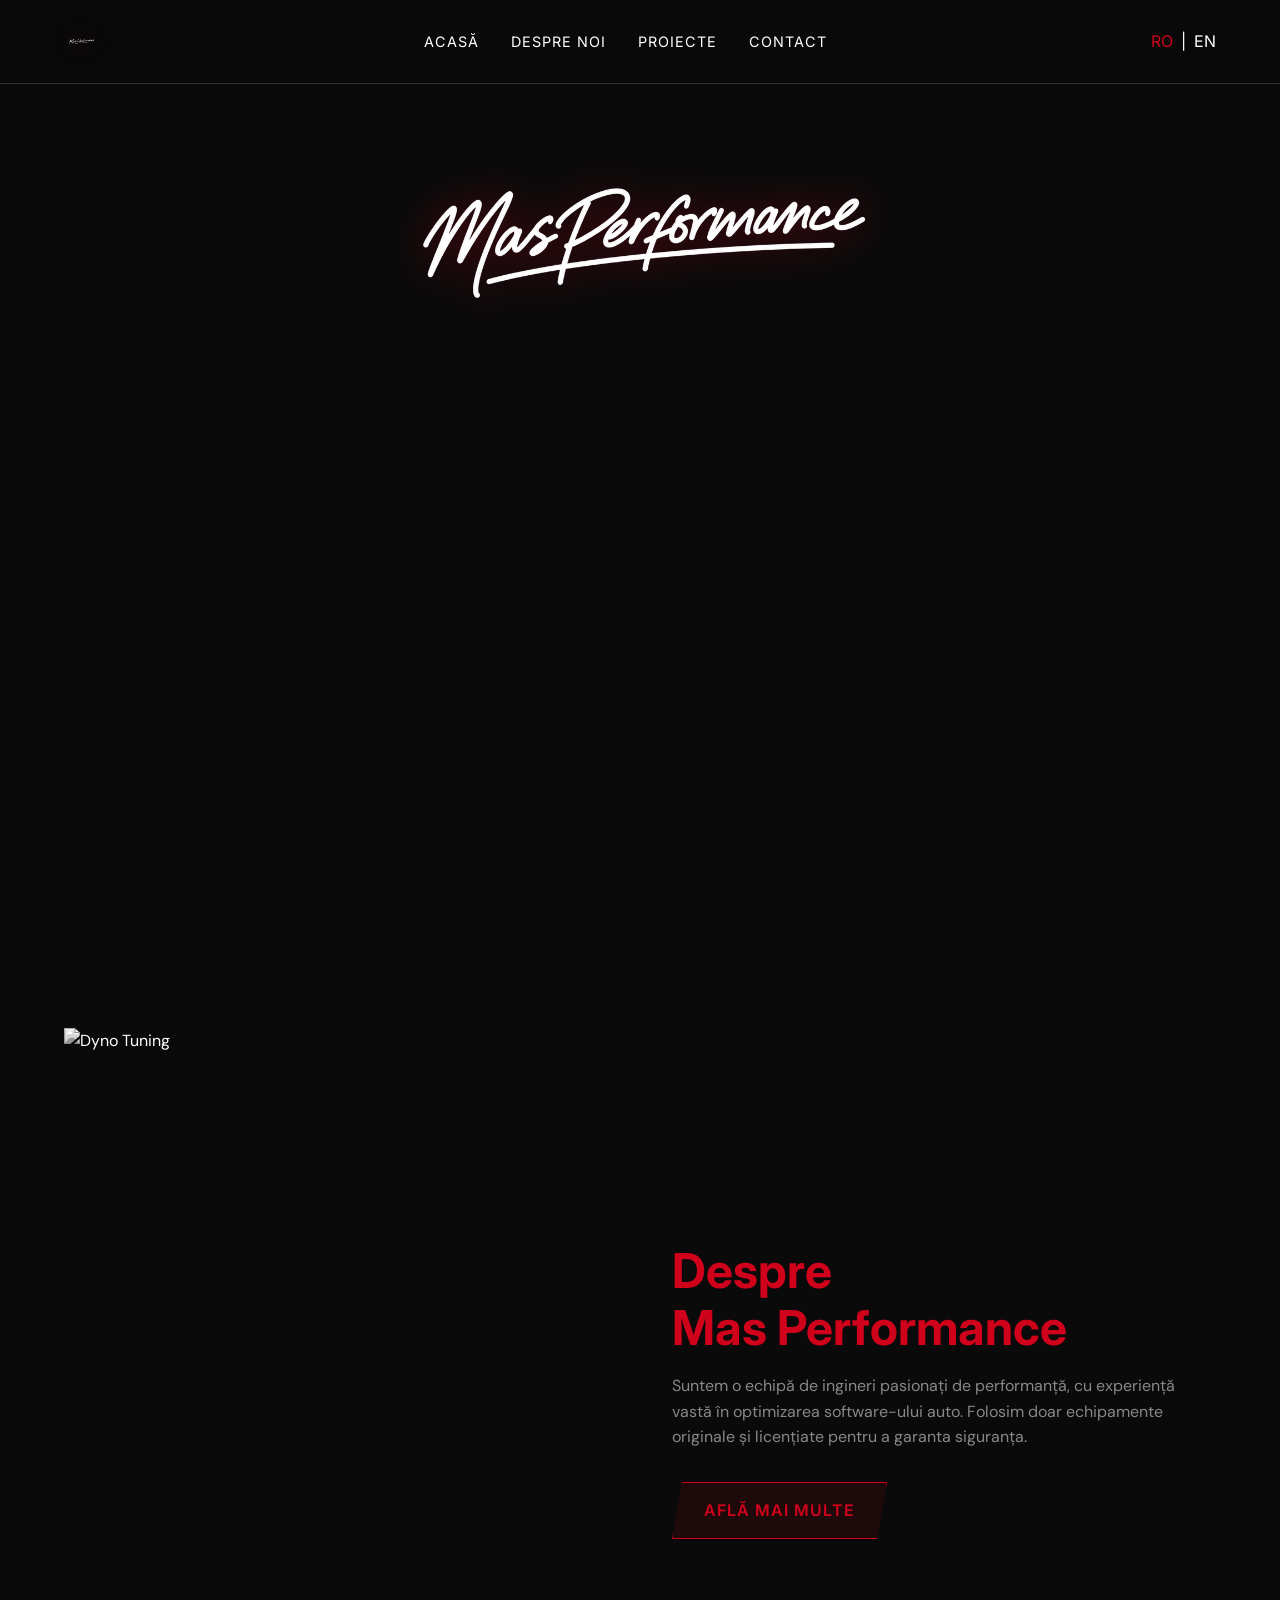
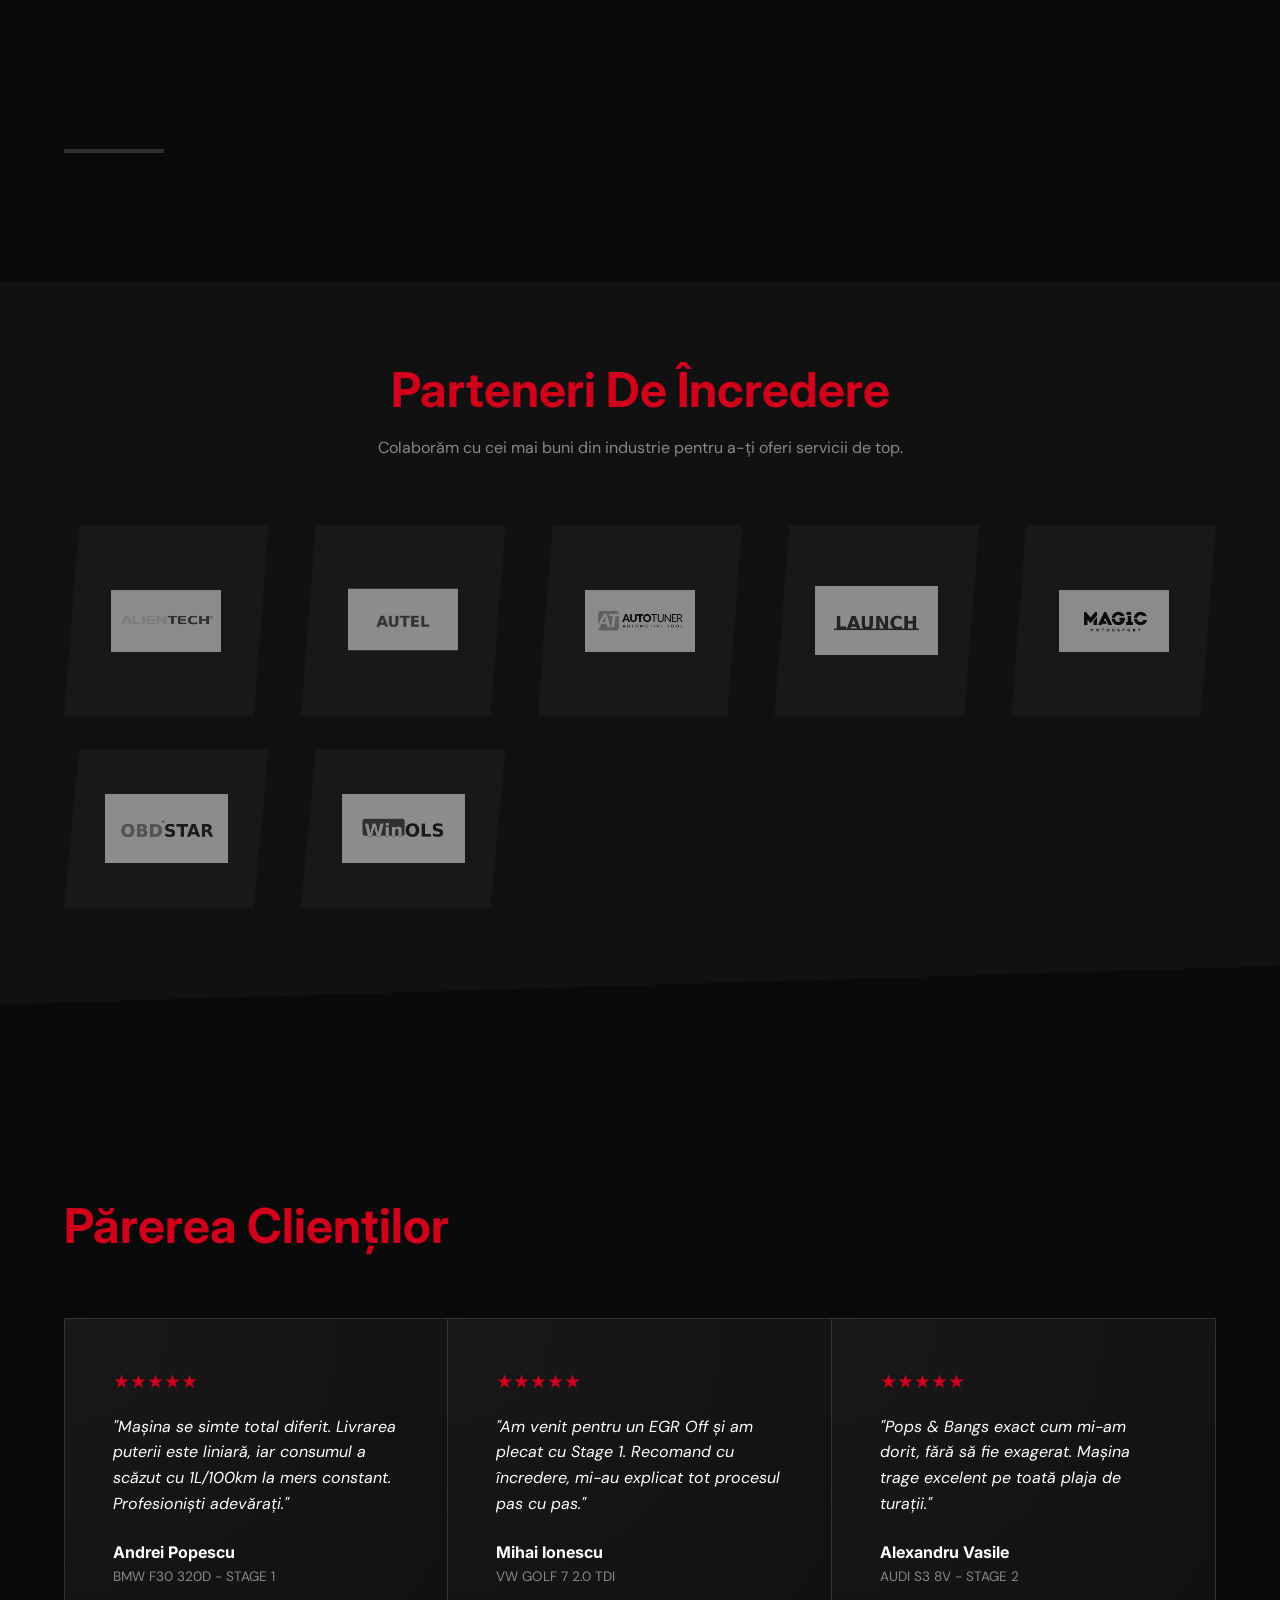
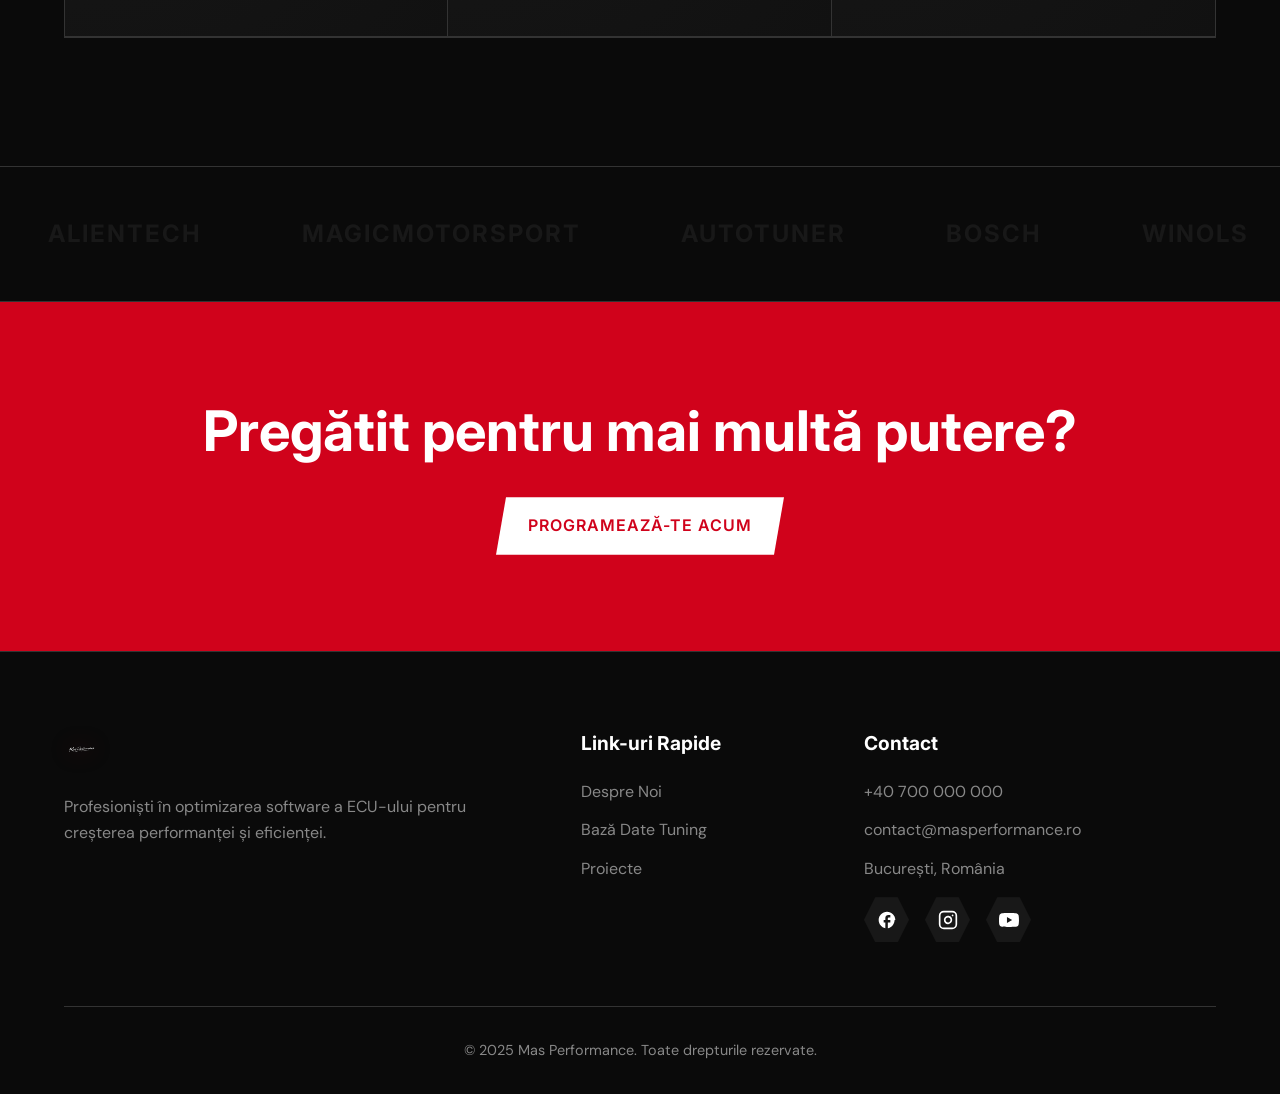
==== commit 9d6ae3d1: "push 02.06.2026" ====
--- a/index.html
+++ b/index.html
@@ -11,7 +11,7 @@
   <link
     href="https://fonts.googleapis.com/css2?family=DM+Sans:ital,wght@0,400;0,500;0,700;1,400&family=Inter:wght@400;600;700;900&display=swap"
     rel="stylesheet">
-  <link rel="stylesheet" href="css/style.css">
+  <link rel="stylesheet" href="css/style.css?v=1.3">
 </head>
 
 <body>
@@ -34,7 +34,7 @@
   <section class="hero">
     <!-- REPLACE WITH YOUR VIDEO SOURCE -->
     <video autoplay muted loop playsinline class="hero-video">
-      <source src="assets/hero-bg.mp4" type="video/mp4">
+      <source src="assets/videos/videomainpage.mp4" type="video/mp4">
     </video>
     <div class="hero-overlay"></div>
     <div class="hero-center-wrapper">
@@ -200,8 +200,8 @@
     </div>
   </div>
 
-  <script src="js/lang.js"></script>
-  <script src="js/main.js"></script>
+  <script src="js/lang.js?v=1.3"></script>
+  <script src="js/main.js?v=1.3"></script>
 </body>
 
 </html>
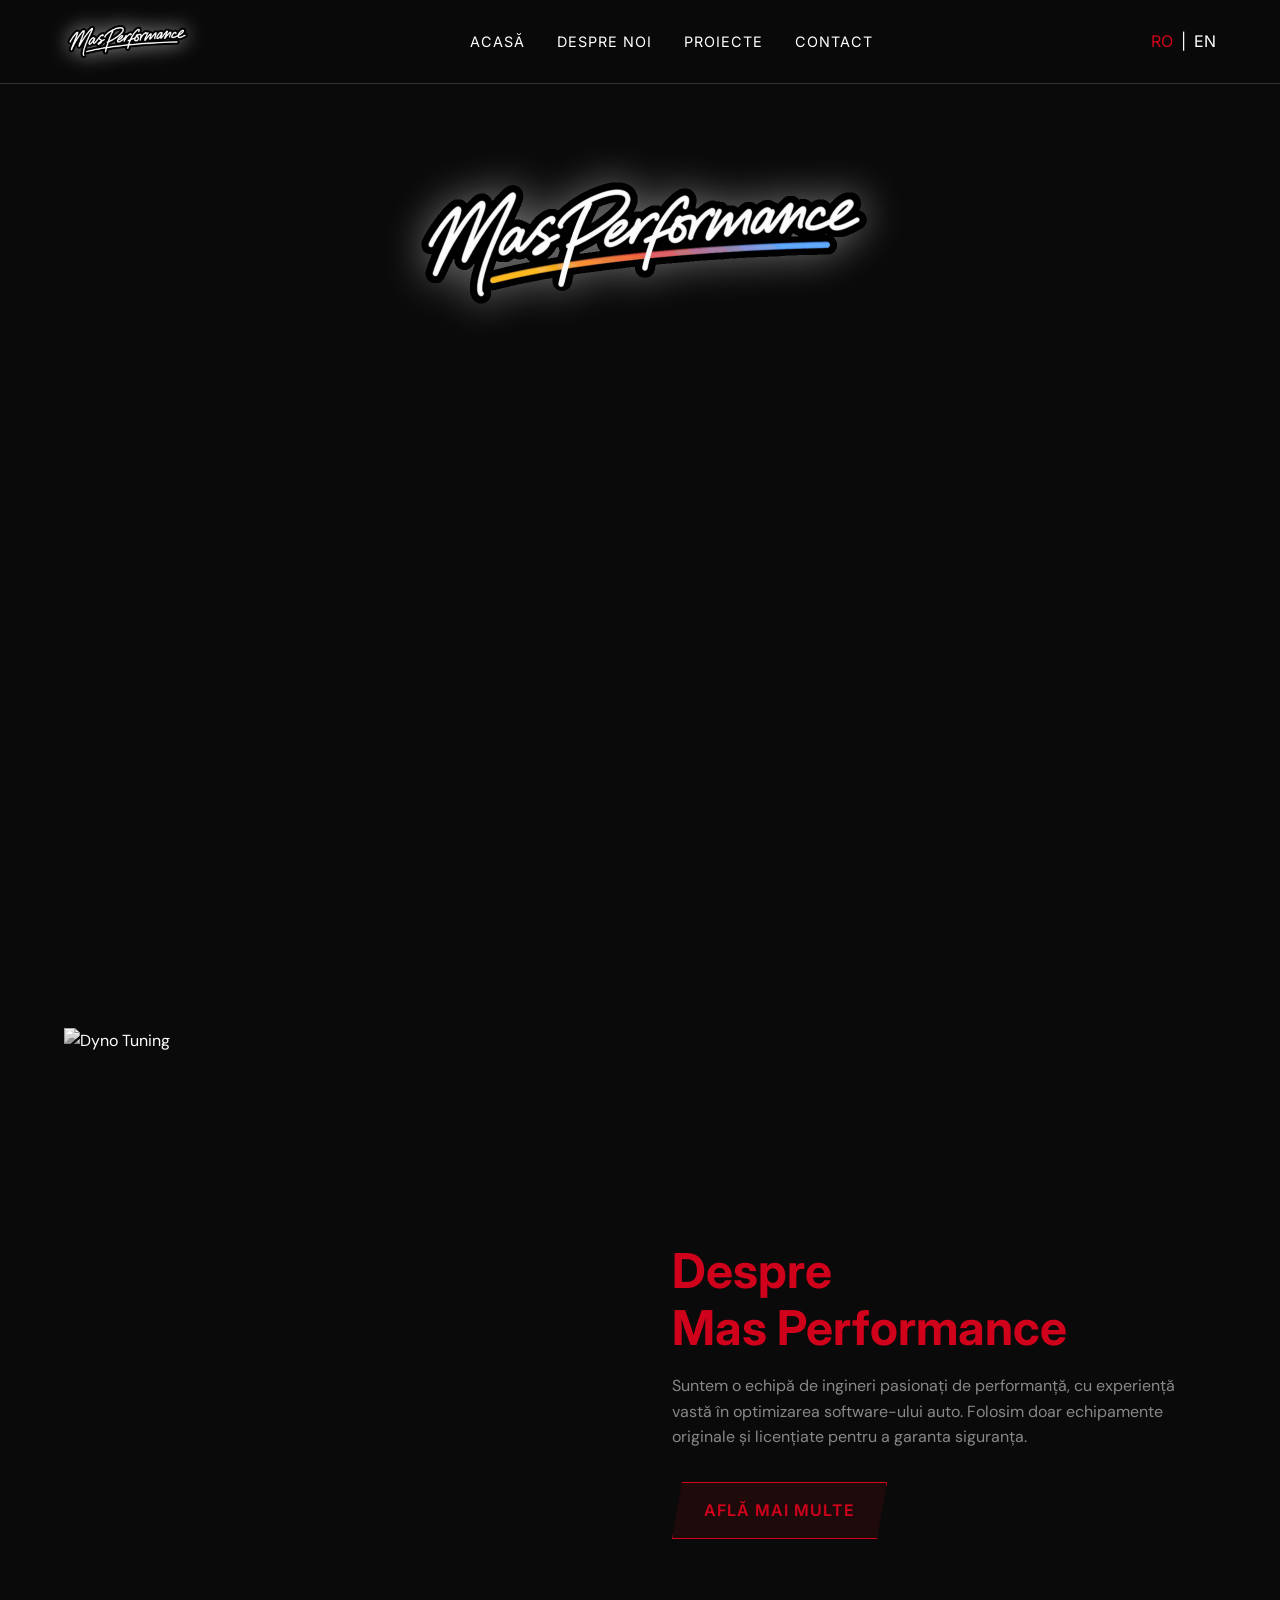
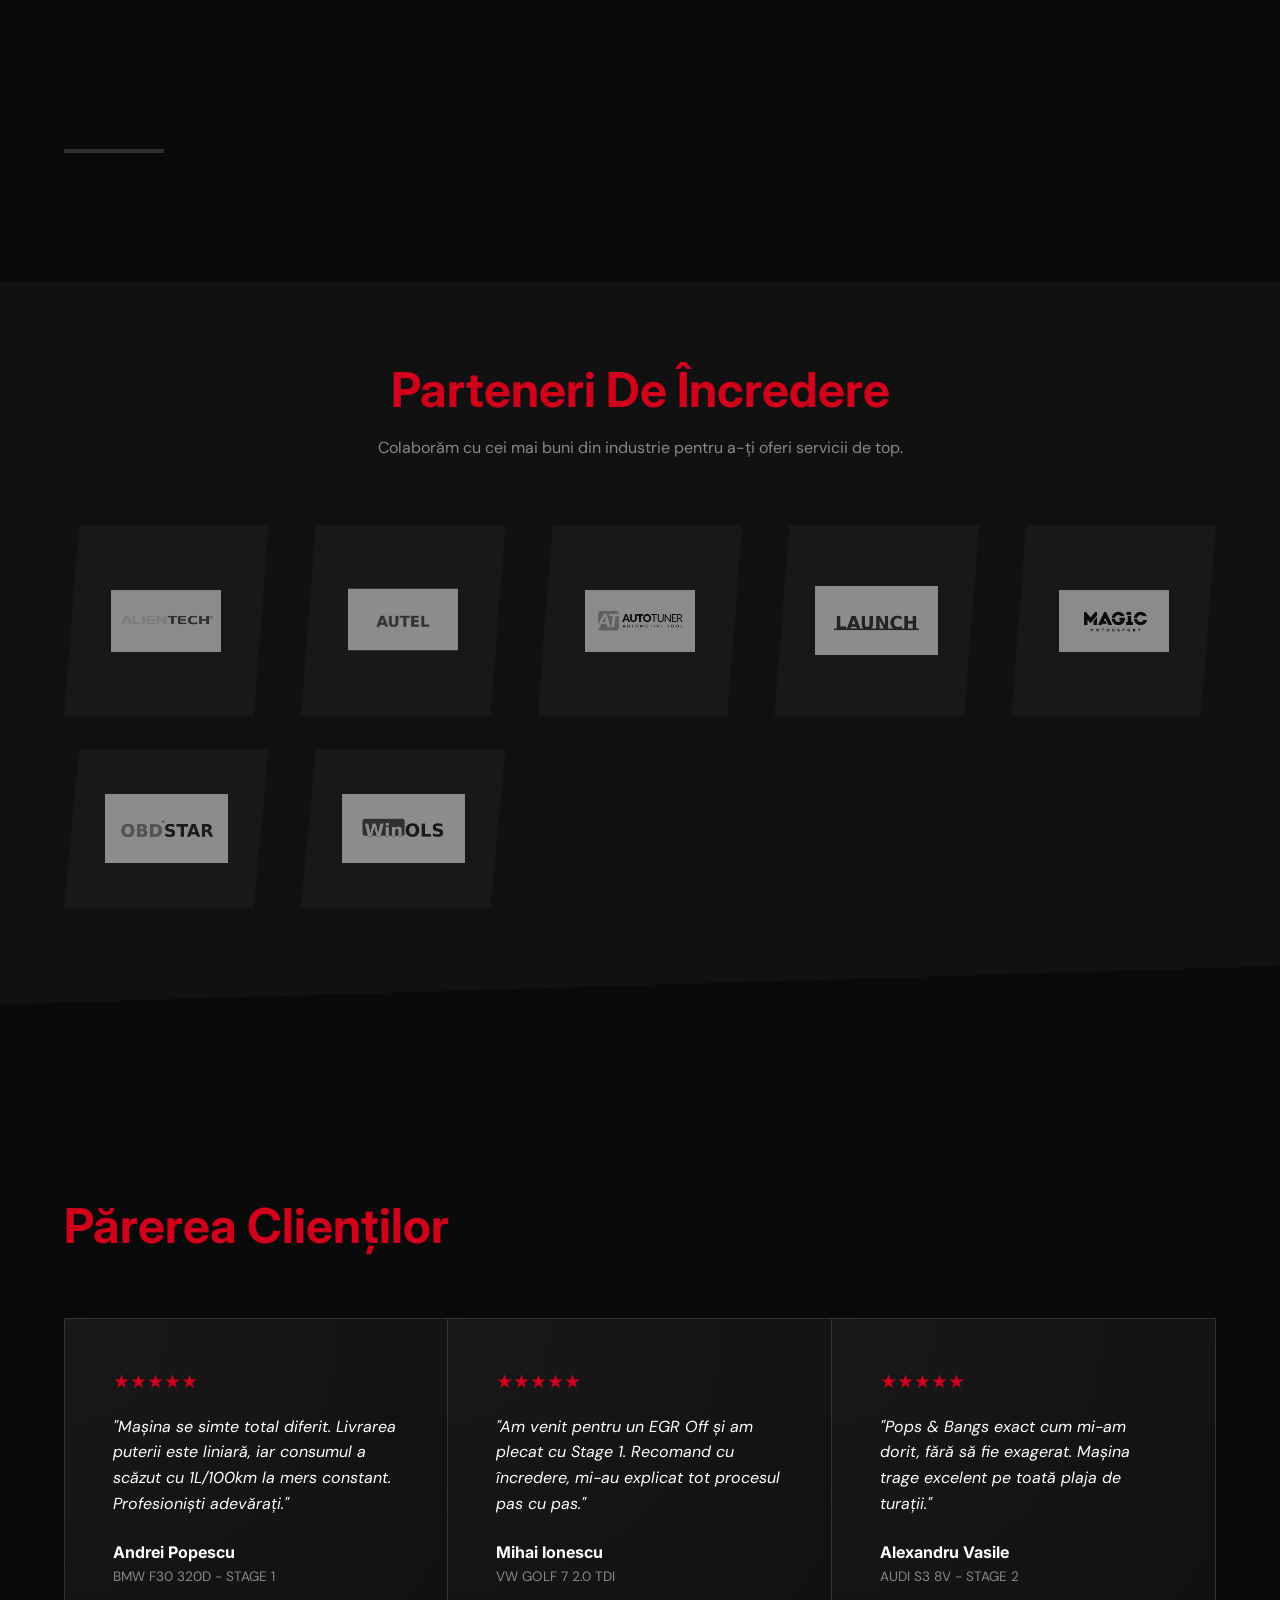
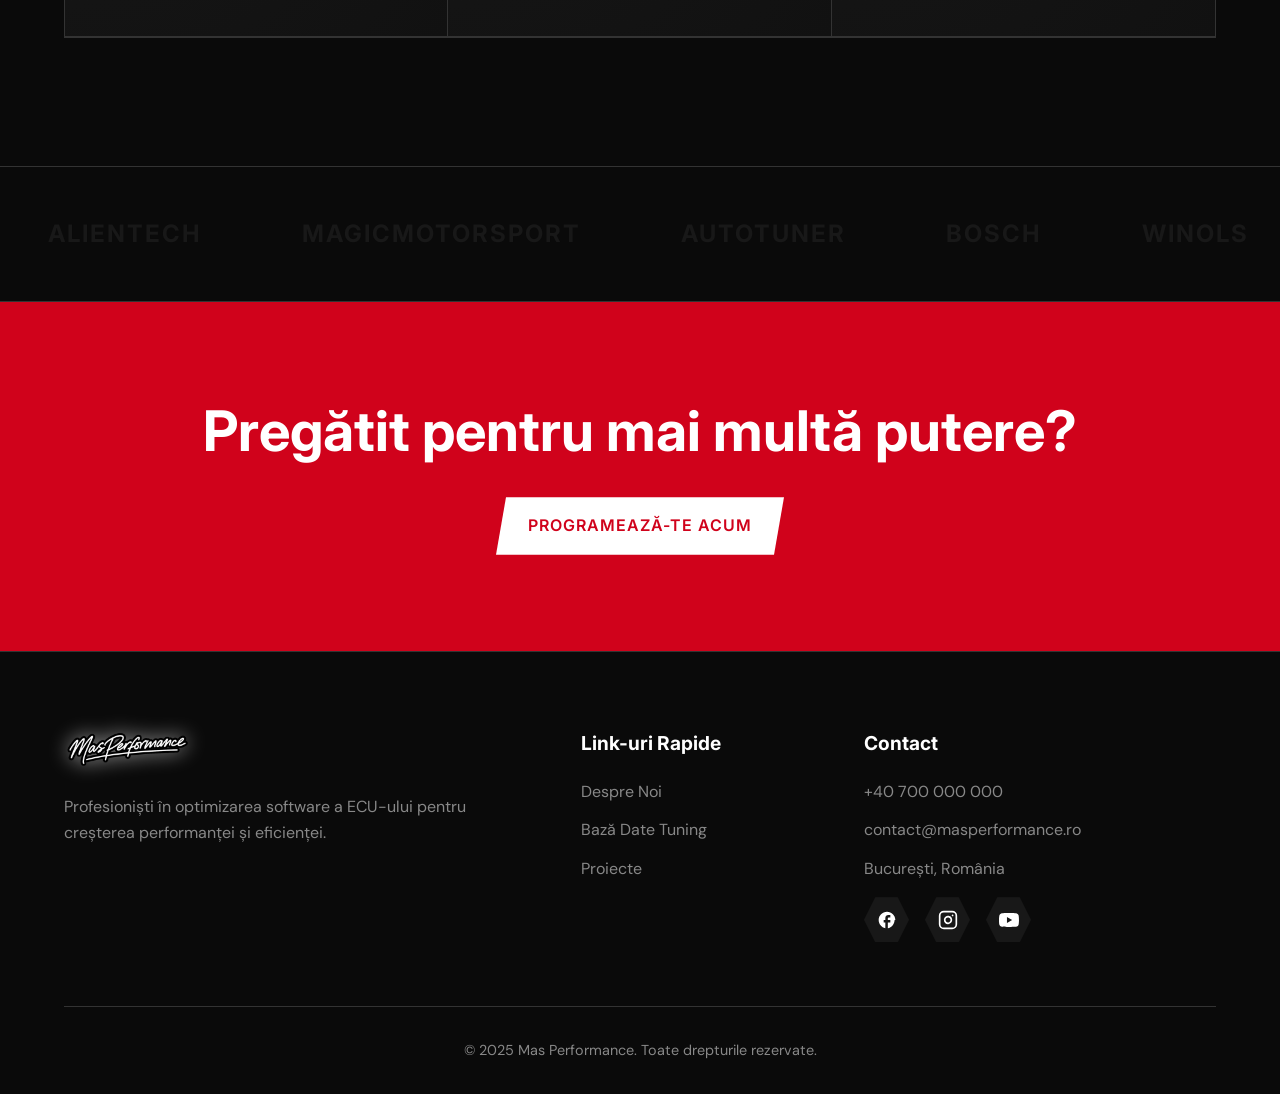
==== commit 92a0b29c: "feat: add MasPerformance assets and initial CSS styling to index.html" ====
--- a/index.html
+++ b/index.html
@@ -38,7 +38,7 @@
     </video>
     <div class="hero-overlay"></div>
     <div class="hero-center-wrapper">
-      <img src="assets/images/MasPerformance.svg" alt="Mas Performance" class="hero-center-logo">
+      <img src="assets/images/MasPerformanceGIF.gif" alt="Mas Performance" class="hero-center-logo">
     </div>
   </section>
 
--- a/css/style.css
+++ b/css/style.css
@@ -74,7 +74,8 @@
 .logo-img {
   height: 35px;
   width: auto;
-  filter: drop-shadow(0 0 10px rgba(208, 2, 27, 0.5));
+  filter: drop-shadow(0 0 10px rgba(255, 255, 255, 0.5));
+  animation: logoPulse 4s infinite alternate;
 }
 
 /* Button Styles */
@@ -182,7 +183,7 @@
   left: 0;
   width: 100%;
   height: 100%;
-  background: radial-gradient(circle at bottom right, rgba(10, 10, 10, 0.1) 0%, rgba(10, 10, 10, 1) 80%);
+  background: transparent;
   z-index: -1;
 }
 
@@ -199,19 +200,19 @@
   width: 90%;
   max-width: 600px;
   height: auto;
-  filter: drop-shadow(0 0 20px rgba(208, 2, 27, 0.4));
+  filter: drop-shadow(0 0 20px rgba(255, 255, 255, 0.4));
   animation: logoPulse 4s infinite alternate;
 }
 
 @keyframes logoPulse {
   0% {
     transform: scale(1);
-    filter: drop-shadow(0 0 15px rgba(208, 2, 27, 0.3));
+    filter: drop-shadow(0 0 15px rgba(255, 255, 255, 0.3));
   }
 
   100% {
     transform: scale(1.02);
-    filter: drop-shadow(0 0 30px rgba(208, 2, 27, 0.6));
+    filter: drop-shadow(0 0 30px rgba(255, 255, 255, 0.6));
   }
 }
 
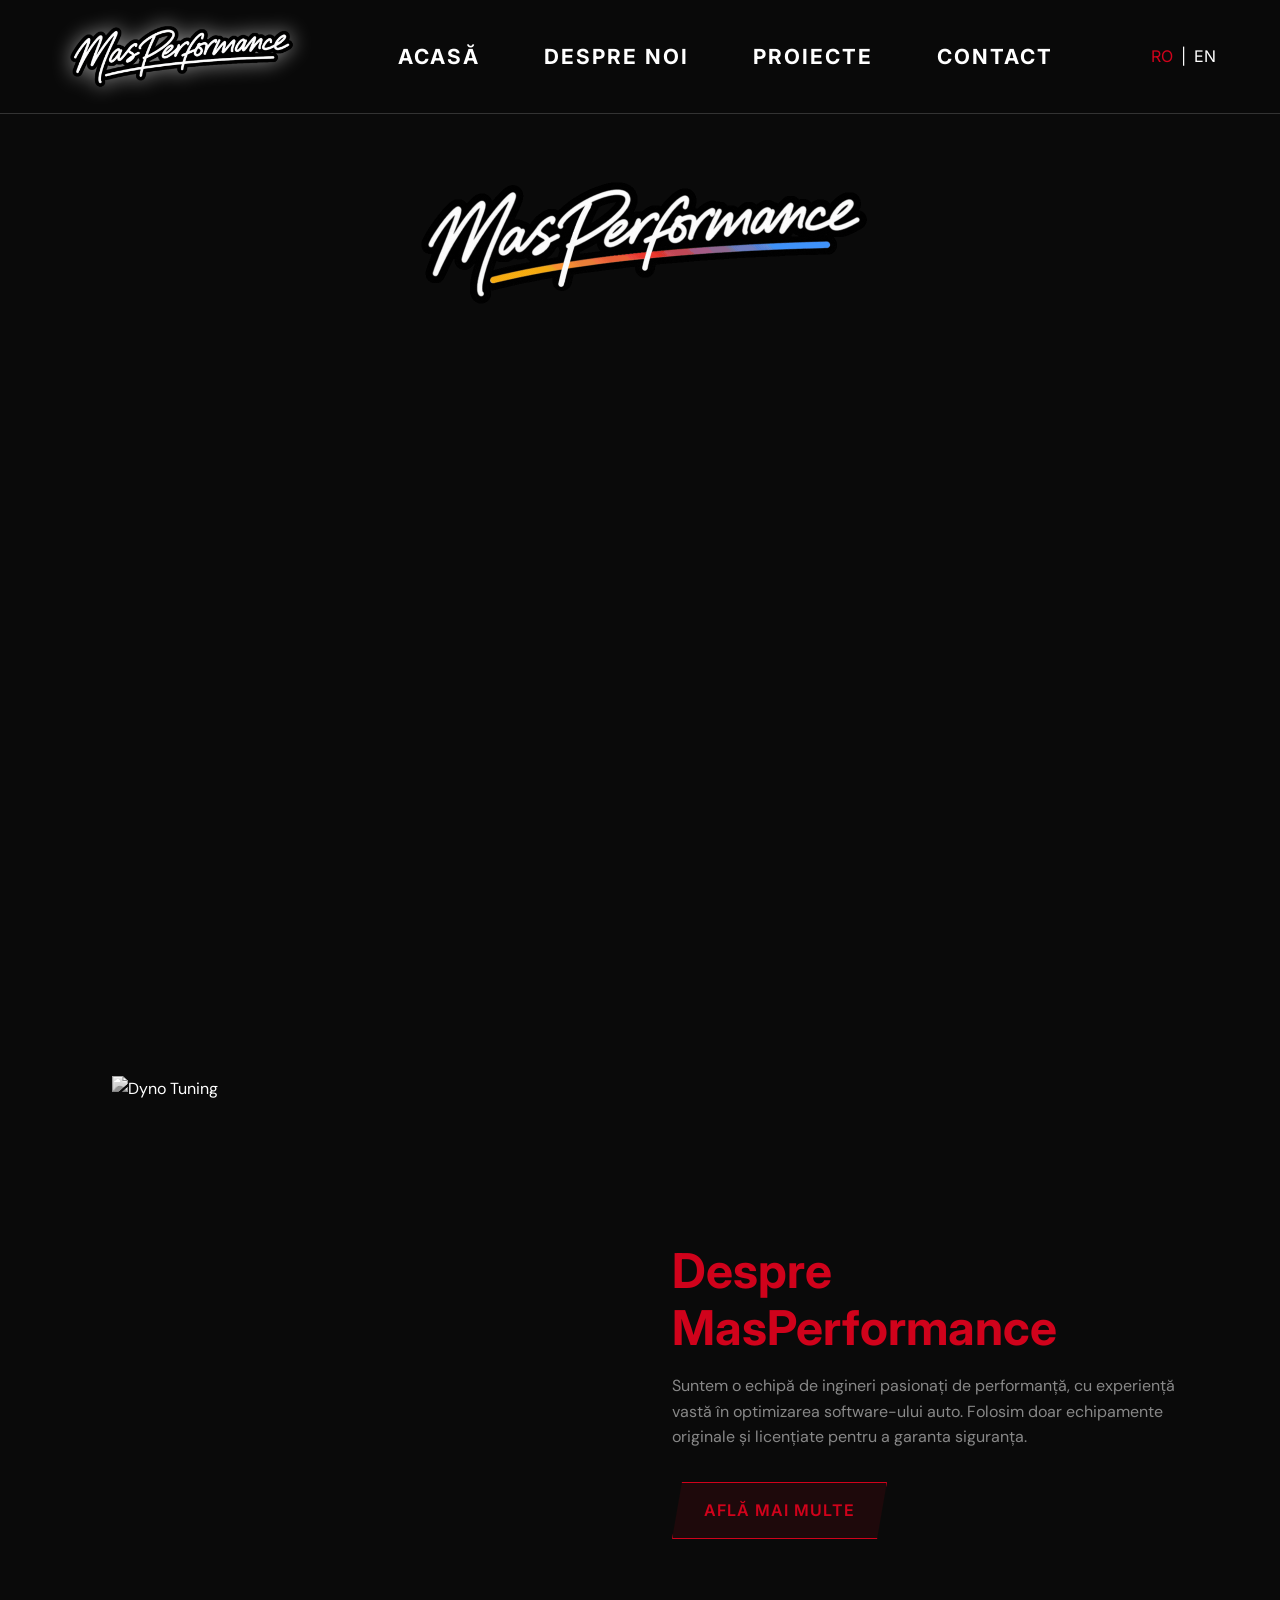
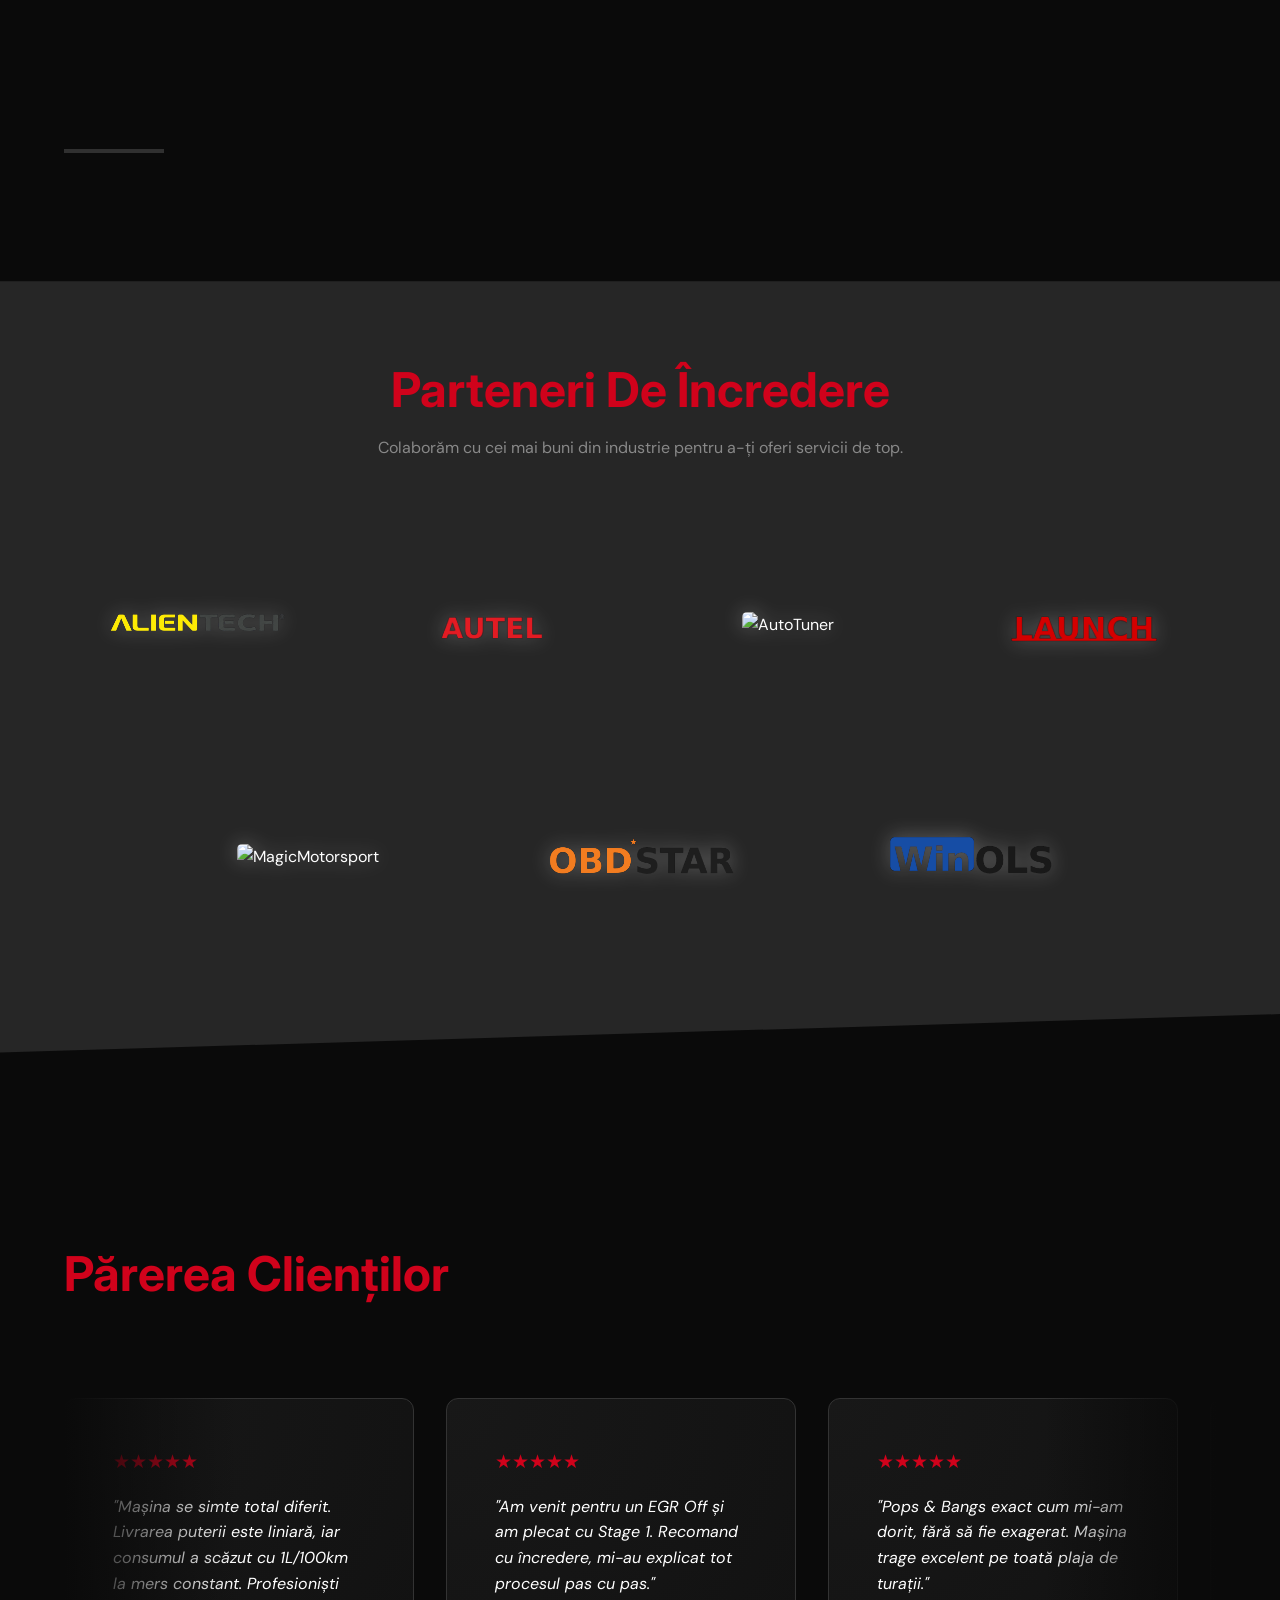
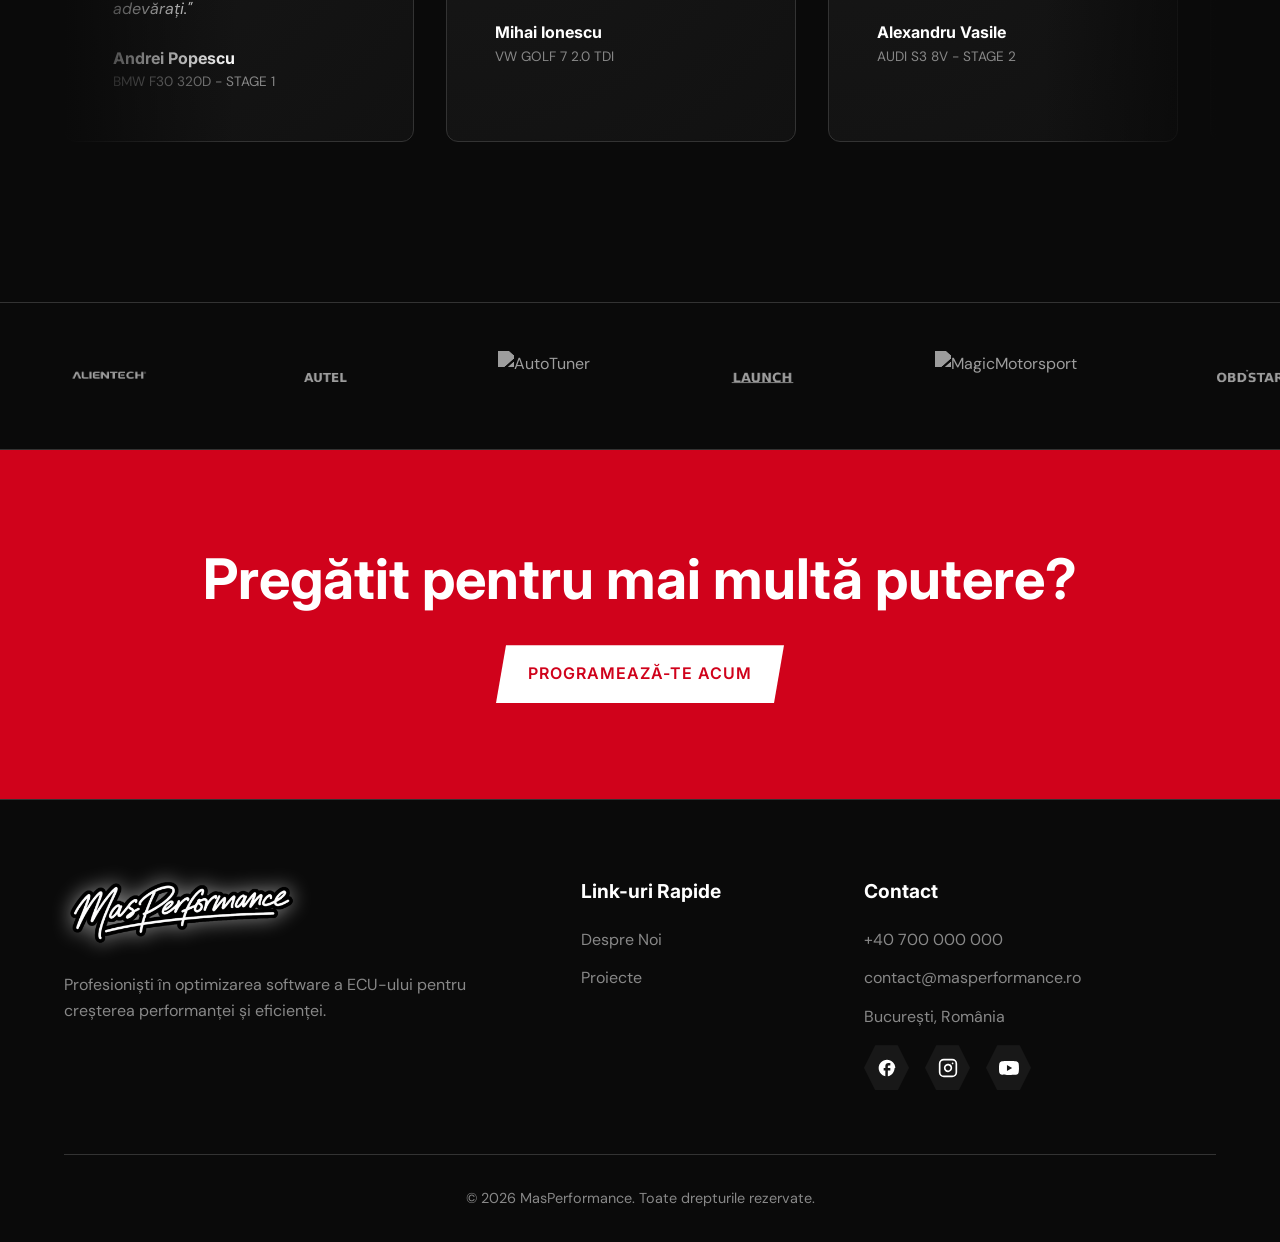
==== commit e625ae2d: "Un push de seara, site ul client side prinde contur" ====
--- a/index.html
+++ b/index.html
@@ -4,7 +4,7 @@
 <head>
   <meta charset="UTF-8">
   <meta name="viewport" content="width=device-width, initial-scale=1.0">
-  <title>Mas Performance | Chiptuning & ECU Remap</title>
+  <title>MasPerformance | Chiptuning & ECU Remap</title>
   <meta name="description" content="Professional ECU software optimization for increased performance and efficiency.">
   <link rel="preconnect" href="https://fonts.googleapis.com">
   <link rel="preconnect" href="https://fonts.gstatic.com" crossorigin>
@@ -18,7 +18,7 @@
 
   <!-- PHP INCLUDE START: navbar -->
   <header class="navbar">
-    <a href="index.html" class="logo"><img src="assets/images/MasPerformance.svg" alt="Mas Performance" class="logo-img"></a>
+    <a href="index.html" class="logo"><img src="assets/images/MasPerformance.svg" alt="MasPerformance" class="logo-img"></a>
     <nav class="nav-links">
       <a href="index.html" data-lang-key="nav.home">Acasă</a>
       <a href="about.html" data-lang-key="nav.about">Despre Noi</a>
@@ -38,7 +38,7 @@
     </video>
     <div class="hero-overlay"></div>
     <div class="hero-center-wrapper">
-      <img src="assets/images/MasPerformanceGIF.gif" alt="Mas Performance" class="hero-center-logo">
+      <img src="assets/images/MasPerformanceGIF.gif" alt="MasPerformance" class="hero-center-logo">
     </div>
   </section>
 
@@ -64,7 +64,7 @@
   </section>
 
   <section class="section" id="partners"
-    style="background-color: var(--surface-1); padding: 5rem 5%; clip-path: polygon(0 0, 100% 0, 100% calc(100% - 3vw), 0 100%); margin-bottom: 4rem;">
+    style="background-color: #262626; padding: 5rem 5%; clip-path: polygon(0 0, 100% 0, 100% calc(100% - 3vw), 0 100%); margin-bottom: 4rem;">
     <div class="section-header" style="text-align: center; margin-bottom: 3rem;">
       <h2 class="section-title"><span data-lang-key="partners.title.1">Parteneri</span> <span class="text-accent" data-lang-key="partners.title.2">De Încredere</span></h2>
       <p class="text-muted" data-lang-key="partners.sub">Colaborăm cu cei mai buni din industrie pentru a-ți oferi servicii de top.</p>
@@ -73,11 +73,11 @@
       <!-- ADAUGA AICI POZELE PARTENERILOR. Foloseste clasa partner-img-wrapper pentru fiecare poza -->
       <div class="partner-img-wrapper" data-partner="alientech"><img src="assets/images/AlienTech.svg" alt="AlienTech"></div>
       <div class="partner-img-wrapper" data-partner="autel"><img src="assets/images/Autel.svg" alt="Autel"></div>
-      <div class="partner-img-wrapper" data-partner="autotuner"><img src="assets/images/AutoTuner.svg" alt="AutoTuner"></div>
-      <div class="partner-img-wrapper" data-partner="launch"><img src="assets/images/LaunchWithBG.svg" alt="Launch"></div>
-      <div class="partner-img-wrapper" data-partner="magicmotorsport"><img src="assets/images/MagicMotorsport.svg" alt="MagicMotorsport"></div>
-      <div class="partner-img-wrapper" data-partner="obdstar"><img src="assets/images/OBDSTARWithBG.svg" alt="ObdStar"></div>
-      <div class="partner-img-wrapper" data-partner="winols"><img src="assets/images/WinOLSWithBG.svg" alt="WinOLS"></div>
+      <div class="partner-img-wrapper" data-partner="autotuner"><img src="assets/images/AutoTUNER.svg" alt="AutoTuner"></div>
+      <div class="partner-img-wrapper" data-partner="launch"><img src="assets/images/LAUNCH.svg" alt="Launch"></div>
+      <div class="partner-img-wrapper" data-partner="magicmotorsport"><img src="assets/images/MAGICMotorsport.svg" alt="MagicMotorsport"></div>
+      <div class="partner-img-wrapper" data-partner="obdstar"><img src="assets/images/OBDStar.svg" alt="ObdStar"></div>
+      <div class="partner-img-wrapper" data-partner="winols"><img src="assets/images/WinOLS.svg" alt="WinOLS"></div>
     </div>
   </section>
 
@@ -88,44 +88,97 @@
           data-lang-key="reviews.title.2">Clienților</span></h2>
     </div>
 
-    <div class="reviews-grid">
-      <!-- PHP INCLUDE START: review-card -->
-      <div class="review-card">
-        <div class="stars">★★★★★</div>
-        <p class="review-text" data-lang-key="reviews.1.text">"Mașina se simte total diferit. Livrarea puterii este liniară, iar consumul a scăzut cu
-          1L/100km la mers constant. Profesioniști adevărați."</p>
-        <div class="review-author">Andrei Popescu</div>
-        <div class="review-car">BMW F30 320d - Stage 1</div>
-      </div>
-      <div class="review-card">
-        <div class="stars">★★★★★</div>
-        <p class="review-text" data-lang-key="reviews.2.text">"Am venit pentru un EGR Off și am plecat cu Stage 1. Recomand cu încredere, mi-au
-          explicat tot procesul pas cu pas."</p>
-        <div class="review-author">Mihai Ionescu</div>
-        <div class="review-car">VW Golf 7 2.0 TDI</div>
-      </div>
-      <div class="review-card">
-        <div class="stars">★★★★★</div>
-        <p class="review-text" data-lang-key="reviews.3.text">"Pops & Bangs exact cum mi-am dorit, fără să fie exagerat. Mașina trage excelent pe toată
-          plaja de turații."</p>
-        <div class="review-author">Alexandru Vasile</div>
-        <div class="review-car">Audi S3 8V - Stage 2</div>
+    <div class="reviews-wrapper">
+      <div class="reviews-track">
+        <!-- Set 1 -->
+        <div class="review-card">
+          <div class="stars">★★★★★</div>
+          <p class="review-text" data-lang-key="reviews.1.text">"Mașina se simte total diferit. Livrarea puterii este liniară, iar consumul a scăzut cu
+            1L/100km la mers constant. Profesioniști adevărați."</p>
+          <div class="review-author">Andrei Popescu</div>
+          <div class="review-car">BMW F30 320d - Stage 1</div>
+        </div>
+        <div class="review-card">
+          <div class="stars">★★★★★</div>
+          <p class="review-text" data-lang-key="reviews.2.text">"Am venit pentru un EGR Off și am plecat cu Stage 1. Recomand cu încredere, mi-au
+            explicat tot procesul pas cu pas."</p>
+          <div class="review-author">Mihai Ionescu</div>
+          <div class="review-car">VW Golf 7 2.0 TDI</div>
+        </div>
+        <div class="review-card">
+          <div class="stars">★★★★★</div>
+          <p class="review-text" data-lang-key="reviews.3.text">"Pops & Bangs exact cum mi-am dorit, fără să fie exagerat. Mașina trage excelent pe toată
+            plaja de turații."</p>
+          <div class="review-author">Alexandru Vasile</div>
+          <div class="review-car">Audi S3 8V - Stage 2</div>
+        </div>
+        
+        <!-- Set 2 -->
+        <div class="review-card">
+          <div class="stars">★★★★★</div>
+          <p class="review-text" data-lang-key="reviews.1.text">"Mașina se simte total diferit. Livrarea puterii este liniară, iar consumul a scăzut cu
+            1L/100km la mers constant. Profesioniști adevărați."</p>
+          <div class="review-author">Andrei Popescu</div>
+          <div class="review-car">BMW F30 320d - Stage 1</div>
+        </div>
+        <div class="review-card">
+          <div class="stars">★★★★★</div>
+          <p class="review-text" data-lang-key="reviews.2.text">"Am venit pentru un EGR Off și am plecat cu Stage 1. Recomand cu încredere, mi-au
+            explicat tot procesul pas cu pas."</p>
+          <div class="review-author">Mihai Ionescu</div>
+          <div class="review-car">VW Golf 7 2.0 TDI</div>
+        </div>
+        <div class="review-card">
+          <div class="stars">★★★★★</div>
+          <p class="review-text" data-lang-key="reviews.3.text">"Pops & Bangs exact cum mi-am dorit, fără să fie exagerat. Mașina trage excelent pe toată
+            plaja de turații."</p>
+          <div class="review-author">Alexandru Vasile</div>
+          <div class="review-car">Audi S3 8V - Stage 2</div>
+        </div>
+        
+        <!-- Set 3 -->
+        <div class="review-card">
+          <div class="stars">★★★★★</div>
+          <p class="review-text" data-lang-key="reviews.1.text">"Mașina se simte total diferit. Livrarea puterii este liniară, iar consumul a scăzut cu
+            1L/100km la mers constant. Profesioniști adevărați."</p>
+          <div class="review-author">Andrei Popescu</div>
+          <div class="review-car">BMW F30 320d - Stage 1</div>
+        </div>
+        <div class="review-card">
+          <div class="stars">★★★★★</div>
+          <p class="review-text" data-lang-key="reviews.2.text">"Am venit pentru un EGR Off și am plecat cu Stage 1. Recomand cu încredere, mi-au
+            explicat tot procesul pas cu pas."</p>
+          <div class="review-author">Mihai Ionescu</div>
+          <div class="review-car">VW Golf 7 2.0 TDI</div>
+        </div>
+        <div class="review-card">
+          <div class="stars">★★★★★</div>
+          <p class="review-text" data-lang-key="reviews.3.text">"Pops & Bangs exact cum mi-am dorit, fără să fie exagerat. Mașina trage excelent pe toată
+            plaja de turații."</p>
+          <div class="review-author">Alexandru Vasile</div>
+          <div class="review-car">Audi S3 8V - Stage 2</div>
+        </div>
       </div>
     </div>
   </section>
 
   <div class="partners">
     <div class="partners-track">
-      <span>Alientech</span>
-      <span>MagicMotorsport</span>
-      <span>Autotuner</span>
-      <span>BOSCH</span>
-      <span>WinOLS</span>
-      <span>Alientech</span>
-      <span>MagicMotorsport</span>
-      <span>Autotuner</span>
-      <span>BOSCH</span>
-      <span>WinOLS</span>
+      <img src="assets/images/AlienTech.svg" alt="AlienTech">
+      <img src="assets/images/Autel.svg" alt="Autel">
+      <img src="assets/images/AutoTUNER.svg" alt="AutoTuner">
+      <img src="assets/images/LAUNCH.svg" alt="Launch">
+      <img src="assets/images/MAGICMotorsport.svg" alt="MagicMotorsport">
+      <img src="assets/images/OBDStar.svg" alt="ObdStar">
+      <img src="assets/images/WinOLS.svg" alt="WinOLS">
+      <!-- Duplicat pentru scroll continuu -->
+      <img src="assets/images/AlienTech.svg" alt="AlienTech">
+      <img src="assets/images/Autel.svg" alt="Autel">
+      <img src="assets/images/AutoTUNER.svg" alt="AutoTuner">
+      <img src="assets/images/LAUNCH.svg" alt="Launch">
+      <img src="assets/images/MAGICMotorsport.svg" alt="MagicMotorsport">
+      <img src="assets/images/OBDStar.svg" alt="ObdStar">
+      <img src="assets/images/WinOLS.svg" alt="WinOLS">
     </div>
   </div>
 
@@ -138,7 +191,7 @@
   <footer class="footer">
     <div class="footer-grid">
       <div>
-        <a href="index.html" class="logo footer-logo"><img src="assets/images/MasPerformance.svg" alt="Mas Performance"
+        <a href="index.html" class="logo footer-logo"><img src="assets/images/MasPerformance.svg" alt="MasPerformance"
             class="logo-img"></a>
         <p class="text-muted" data-lang-key="footer.desc">Profesioniști în optimizarea software a ECU-ului pentru
           creșterea performanței și eficienței.</p>
@@ -147,7 +200,6 @@
         <h4 data-lang-key="footer.links">Link-uri Rapide</h4>
         <ul>
           <li><a href="about.html" data-lang-key="nav.about">Despre Noi</a></li>
-          <li><a href="tuning-database.html" data-lang-key="nav.tuning_db">Bază Date Tuning</a></li>
           <li><a href="projects.html" data-lang-key="nav.projects">Proiecte</a></li>
         </ul>
       </div>
@@ -181,7 +233,7 @@
       </div>
     </div>
     <div class="footer-bottom" data-lang-key="footer.rights">
-      © 2025 Mas Performance. Toate drepturile rezervate.
+      © 2025 MasPerformance. Toate drepturile rezervate.
     </div>
   </footer>
   <!-- Partner Modal Popup -->
@@ -204,4 +256,4 @@
   <script src="js/main.js?v=1.3"></script>
 </body>
 
-</html>+</html>
--- a/css/style.css
+++ b/css/style.css
@@ -72,8 +72,8 @@
 }
 
 .logo-img {
-  height: 35px;
-  width: auto;
+  height: auto;
+  width: 235px;
   filter: drop-shadow(0 0 10px rgba(255, 255, 255, 0.5));
   animation: logoPulse 4s infinite alternate;
 }
@@ -136,14 +136,22 @@
 
 .nav-links {
   display: flex;
-  gap: 2rem;
+  gap: 4rem;
 }
 
 .nav-links a {
   font-family: var(--font-heading);
-  font-size: 0.9rem;
+  font-size: 1.3rem;
+  font-weight: 700;
   text-transform: uppercase;
-  letter-spacing: 1px;
+  letter-spacing: 2px;
+  color: var(--text-primary);
+  text-decoration: none;
+  transition: color 0.3s ease;
+}
+
+.nav-links a:hover {
+  color: var(--accent-color);
 }
 
 .lang-switch {
@@ -200,8 +208,16 @@
   width: 90%;
   max-width: 600px;
   height: auto;
-  filter: drop-shadow(0 0 20px rgba(255, 255, 255, 0.4));
-  animation: logoPulse 4s infinite alternate;
+  animation: logoPulseNoGlow 4s infinite alternate;
+}
+
+@keyframes logoPulseNoGlow {
+  0% {
+    transform: scale(1);
+  }
+  100% {
+    transform: scale(1.02);
+  }
 }
 
 @keyframes logoPulse {
@@ -330,7 +346,8 @@
 .about-img img {
   width: 100%;
   height: 100%;
-  object-fit: cover;
+  object-fit: contain;
+  padding: 3rem;
 }
 
 .about-img::after {
@@ -448,23 +465,53 @@
 }
 
 /* Reviews */
-.reviews-grid {
-  display: grid;
-  grid-template-columns: repeat(3, 1fr);
-  gap: 0;
-  border: 1px solid var(--border-color);
+.reviews-wrapper {
+  width: 100%;
+  overflow: hidden;
+  padding: 2rem 0;
+  position: relative;
+}
+
+.reviews-wrapper::before,
+.reviews-wrapper::after {
+  content: "";
+  position: absolute;
+  top: 0;
+  width: 15%;
+  height: 100%;
+  z-index: 2;
+  pointer-events: none;
+}
+
+.reviews-wrapper::before {
+  left: 0;
+  background: linear-gradient(to right, var(--bg-color), transparent);
+}
+
+.reviews-wrapper::after {
+  right: 0;
+  background: linear-gradient(to left, var(--bg-color), transparent);
+}
+
+.reviews-track {
+  display: flex;
+  gap: 2rem;
+  width: max-content;
+  animation: scrollLeft 40s linear infinite;
+}
+
+.reviews-track:hover {
+  animation-play-state: paused;
 }
 
 /* PHP INCLUDE START: review-card */
 .review-card {
+  width: 350px;
+  flex-shrink: 0;
   padding: 3rem;
-  border-right: 1px solid var(--border-color);
-  border-bottom: 1px solid var(--border-color);
+  border: 1px solid var(--border-color);
+  border-radius: 12px;
   background: radial-gradient(circle at top left, var(--surface-2) 0%, var(--surface-1) 100%);
-}
-
-.review-card:nth-child(3n) {
-  border-right: none;
 }
 
 .stars {
@@ -499,18 +546,23 @@
 }
 
 .partners-track {
-  display: inline-block;
+  display: flex;
+  align-items: center;
+  width: max-content;
   animation: scrollLeft 30s linear infinite;
 }
 
-.partners-track span {
-  font-family: var(--font-heading);
-  font-size: 1.5rem;
-  font-weight: 700;
-  color: var(--surface-2);
-  margin: 0 3rem;
-  text-transform: uppercase;
-  letter-spacing: 2px;
+.partners-track img {
+  height: 50px;
+  width: auto;
+  margin: 0 4rem;
+  filter: brightness(0) invert(1);
+  opacity: 0.6;
+  transition: opacity 0.3s ease;
+}
+
+.partners-track img:hover {
+  opacity: 1;
 }
 
 @keyframes scrollLeft {
@@ -782,8 +834,9 @@
 
 /* Partners Gallery */
 .partners-gallery {
-  display: grid;
-  grid-template-columns: repeat(auto-fit, minmax(200px, 1fr));
+  display: flex;
+  flex-wrap: wrap;
+  justify-content: center;
   gap: 2rem;
   width: 100%;
   max-width: 1300px;
@@ -792,12 +845,14 @@
 }
 
 .partner-img-wrapper {
-  background: var(--surface-2);
-  padding: 2.5rem;
+  flex: 1 1 250px;
+  max-width: 300px;
+  background: transparent;
+  padding: 1rem;
   display: flex;
   justify-content: center;
   align-items: center;
-  min-height: 160px;
+  min-height: 200px;
   clip-path: polygon(15px 0, 100% 0, calc(100% - 15px) 100%, 0 100%);
   transition: var(--transition);
   border: 1px solid transparent;
@@ -812,15 +867,20 @@
 }
 
 .partner-img-wrapper img {
+  background-color: transparent;
+  padding: 10px;
+  border-radius: 15px;
+  filter: drop-shadow(0 0 10px rgba(255, 255, 255, 0.3));
+  transition: all 0.3s ease;
   max-width: 100%;
-  max-height: 110px;
+  max-height: 180px;
+  width: auto;
   object-fit: contain;
-  filter: grayscale(100%) opacity(0.5);
-  transition: var(--transition);
 }
 
 .partner-img-wrapper:hover img {
-  filter: grayscale(0%) opacity(1);
+  background-color: rgba(255, 255, 255, 0.35);
+  animation: logoPulse 2s infinite alternate;
 }
 
 /* Modal Popup Styles */
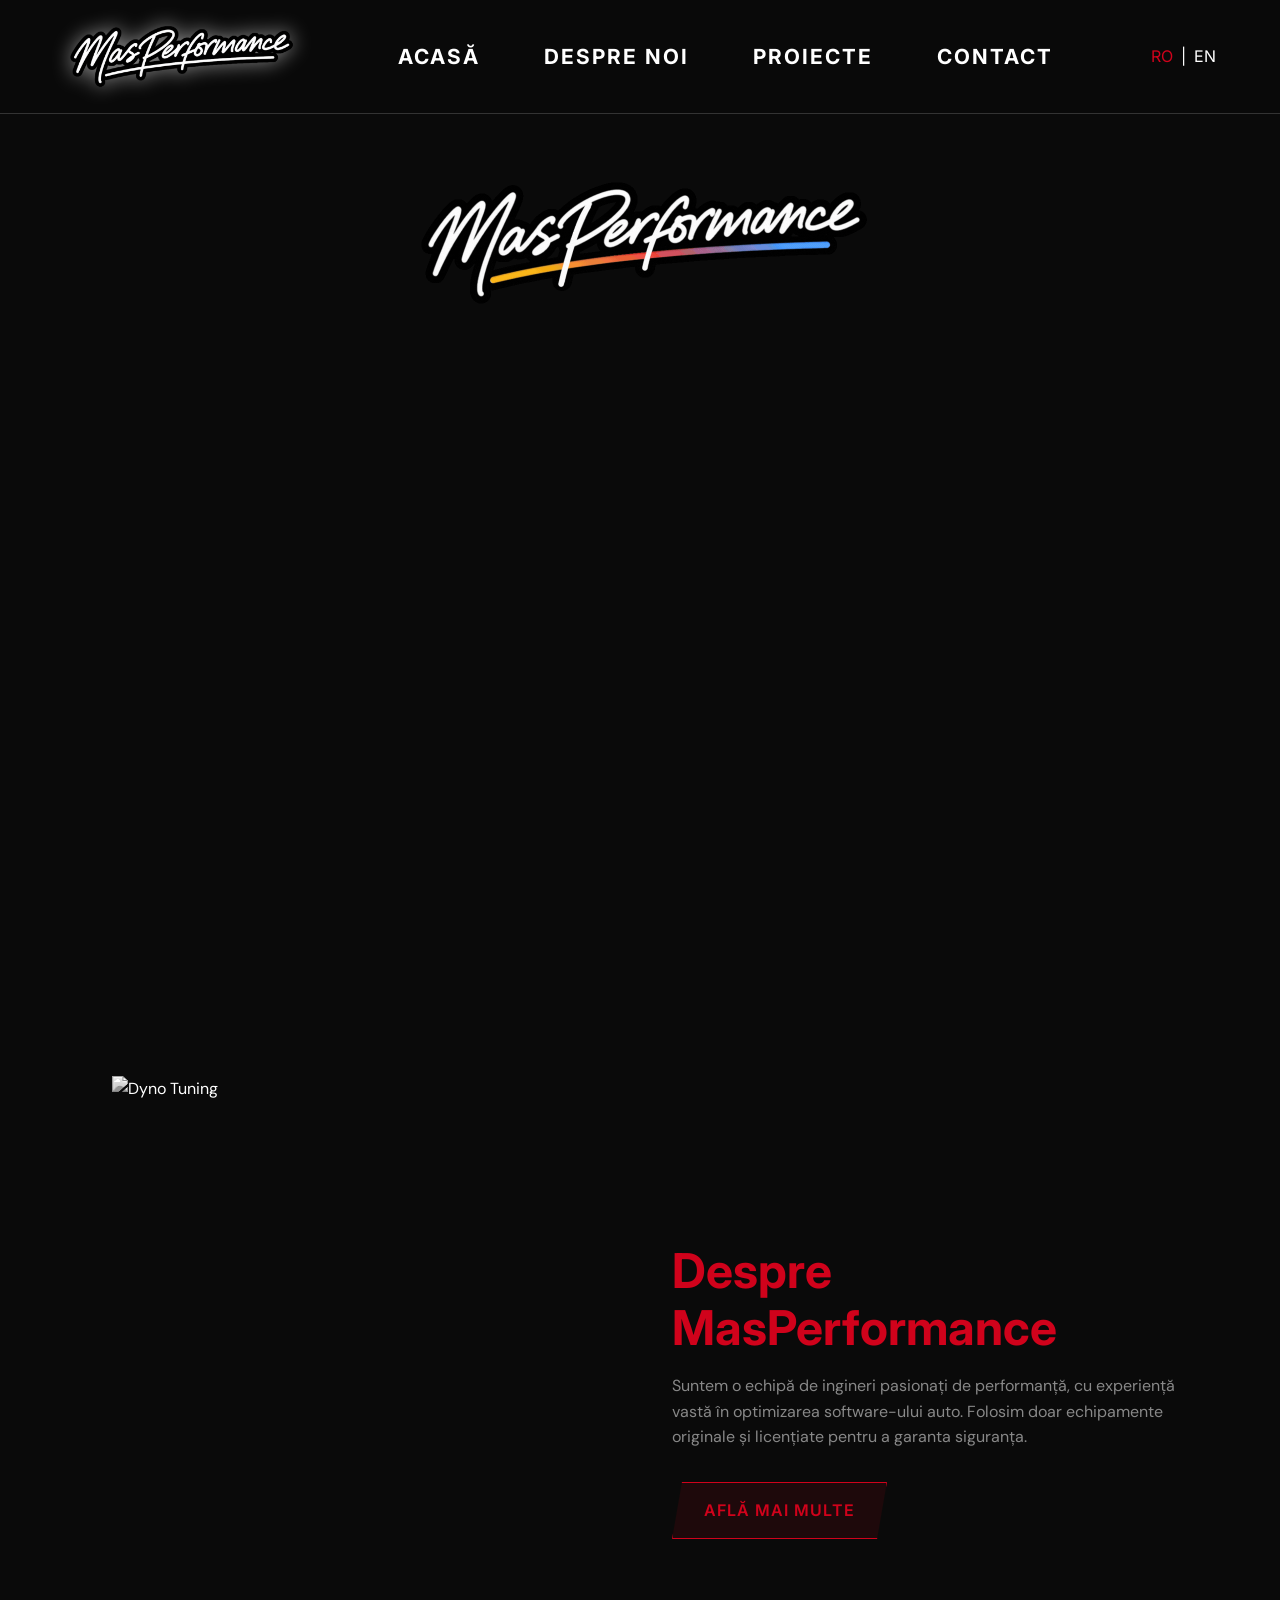
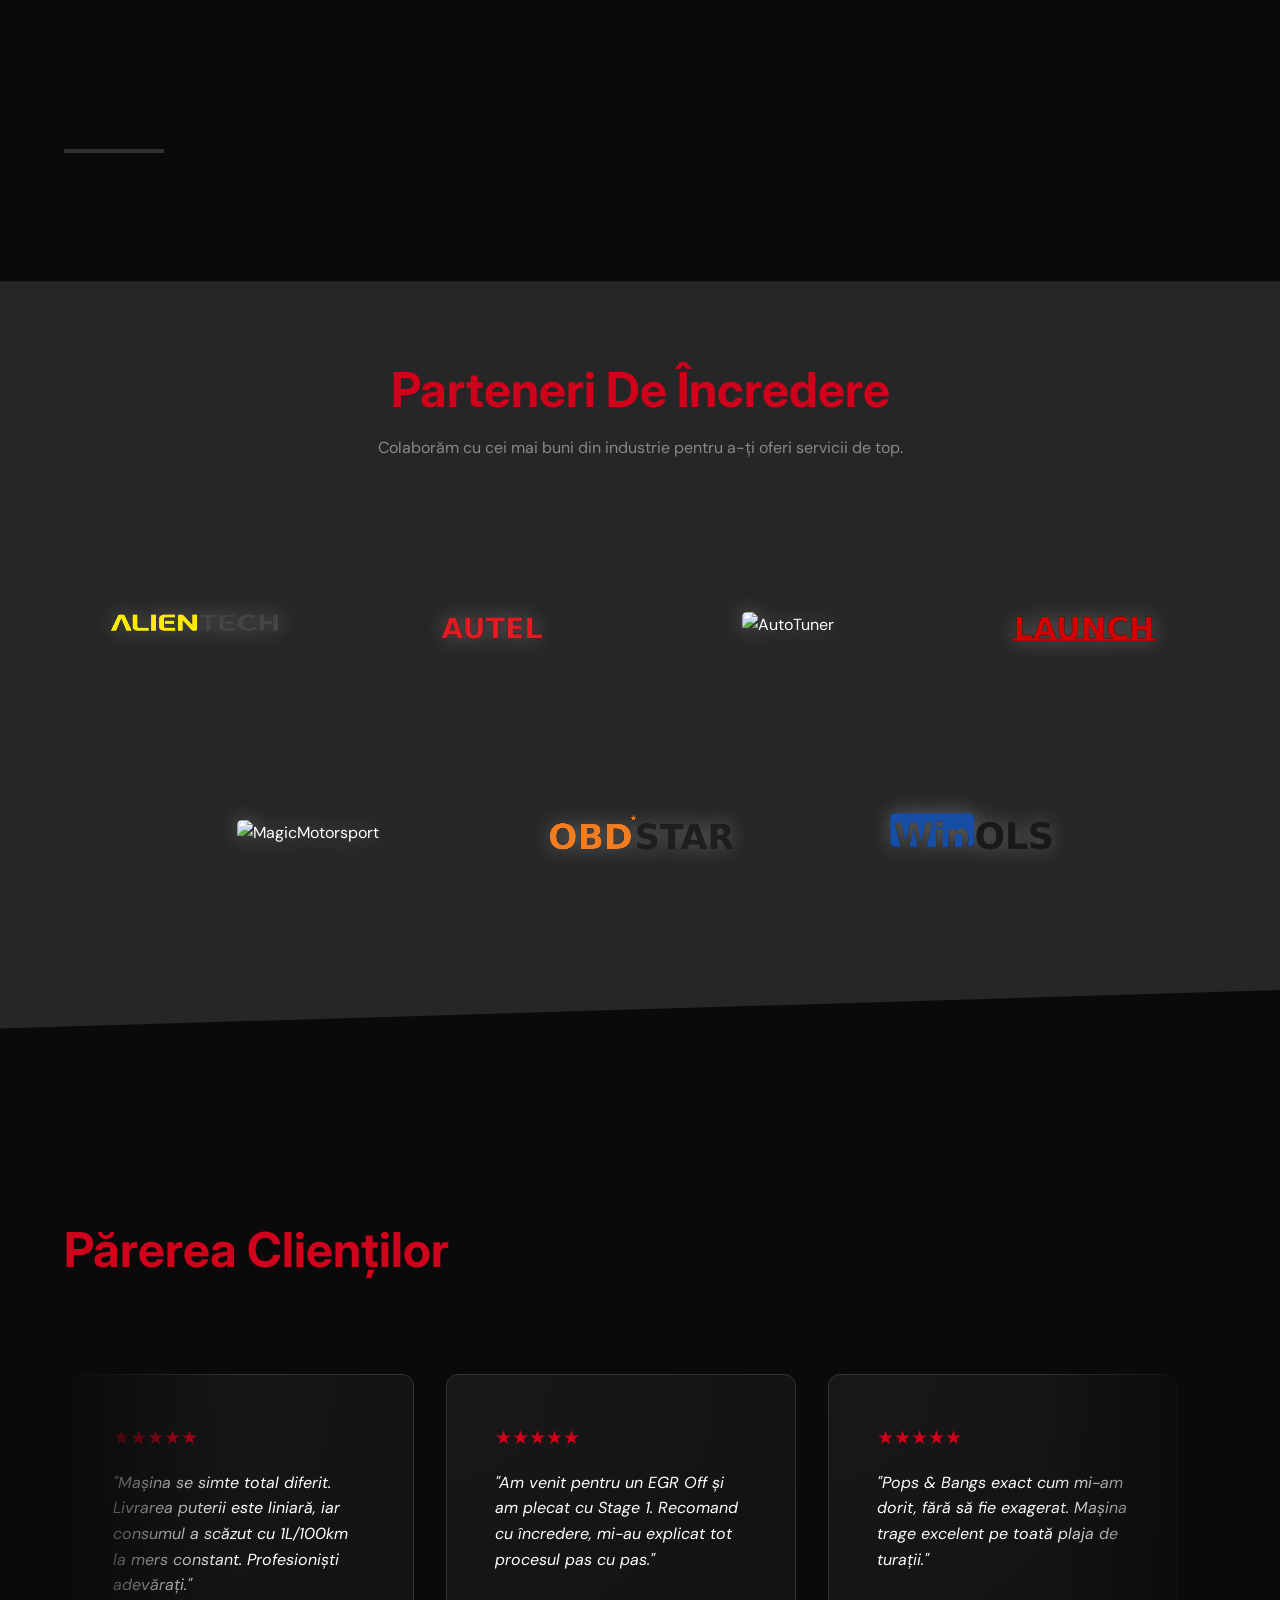
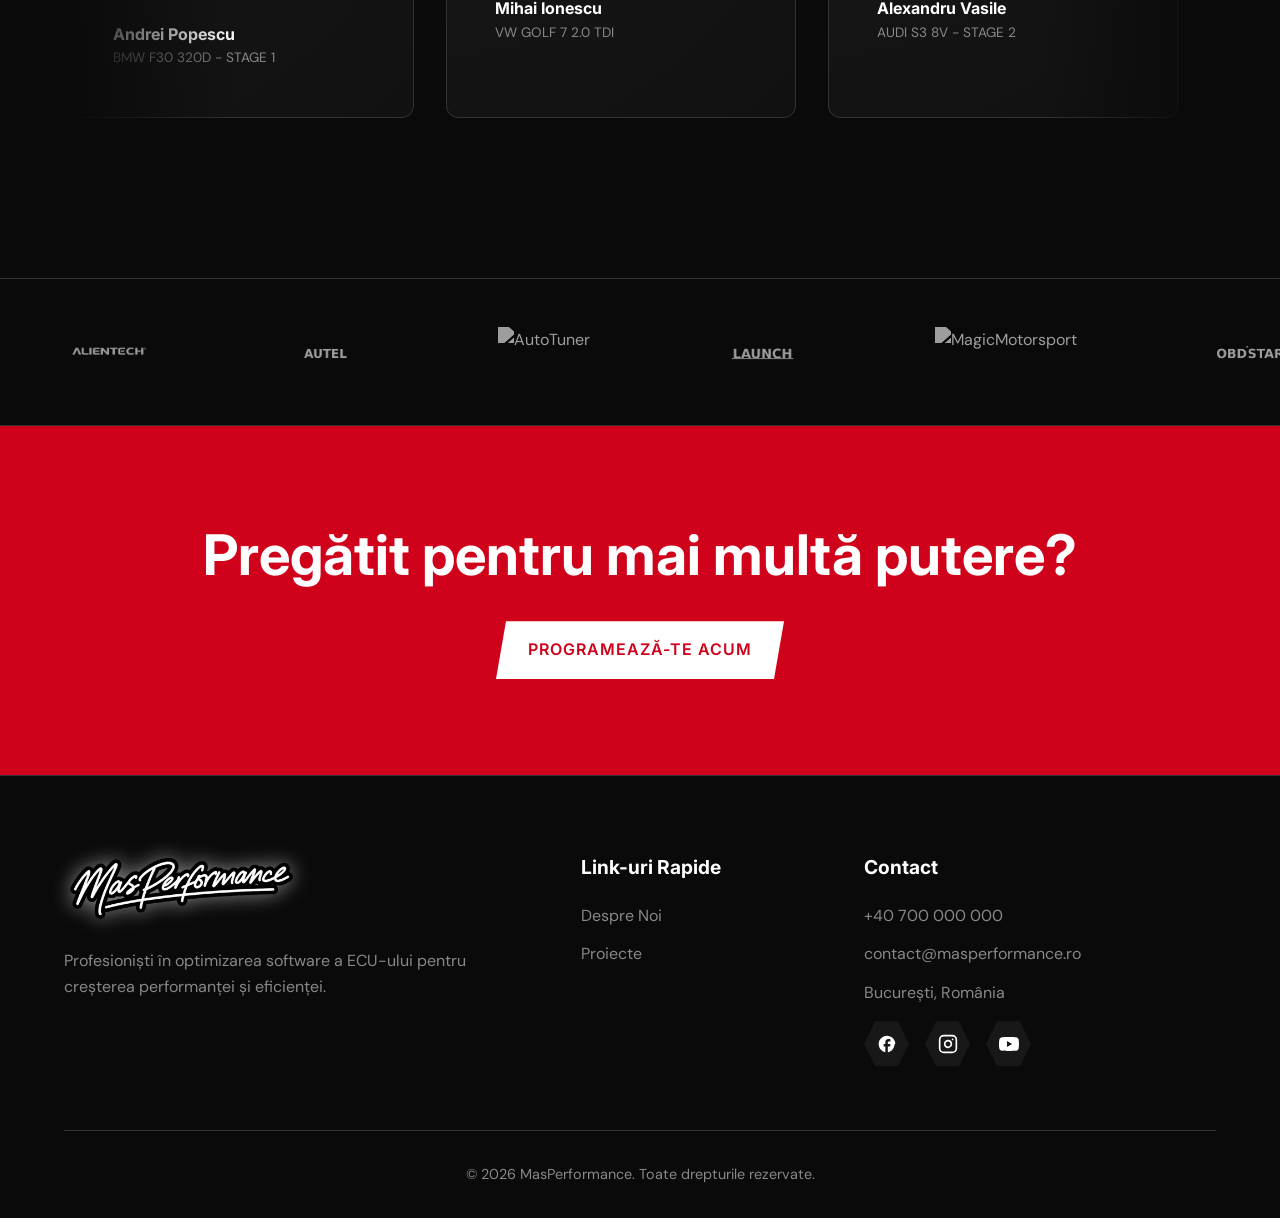
==== commit 1497a263: "feat: implement administrative dashboard with content management modules and dynamic project renderi" ====
--- a/index.html
+++ b/index.html
@@ -47,7 +47,7 @@
   <section class="section">
     <div class="about-grid">
       <div class="about-img">
-        <img src="https://images.unsplash.com/photo-1600705722908-bab1e61c0b4d?q=80&w=1000&auto=format&fit=crop"
+        <img data-img-slot="home_about" src="https://images.unsplash.com/photo-1600705722908-bab1e61c0b4d?q=80&w=1000&auto=format&fit=crop"
           alt="Dyno Tuning">
       </div>
       <div class="about-text">
--- a/css/style.css
+++ b/css/style.css
@@ -837,7 +837,7 @@
   display: flex;
   flex-wrap: wrap;
   justify-content: center;
-  gap: 2rem;
+  gap: 0.5rem 2rem;
   width: 100%;
   max-width: 1300px;
   margin: 0 auto;
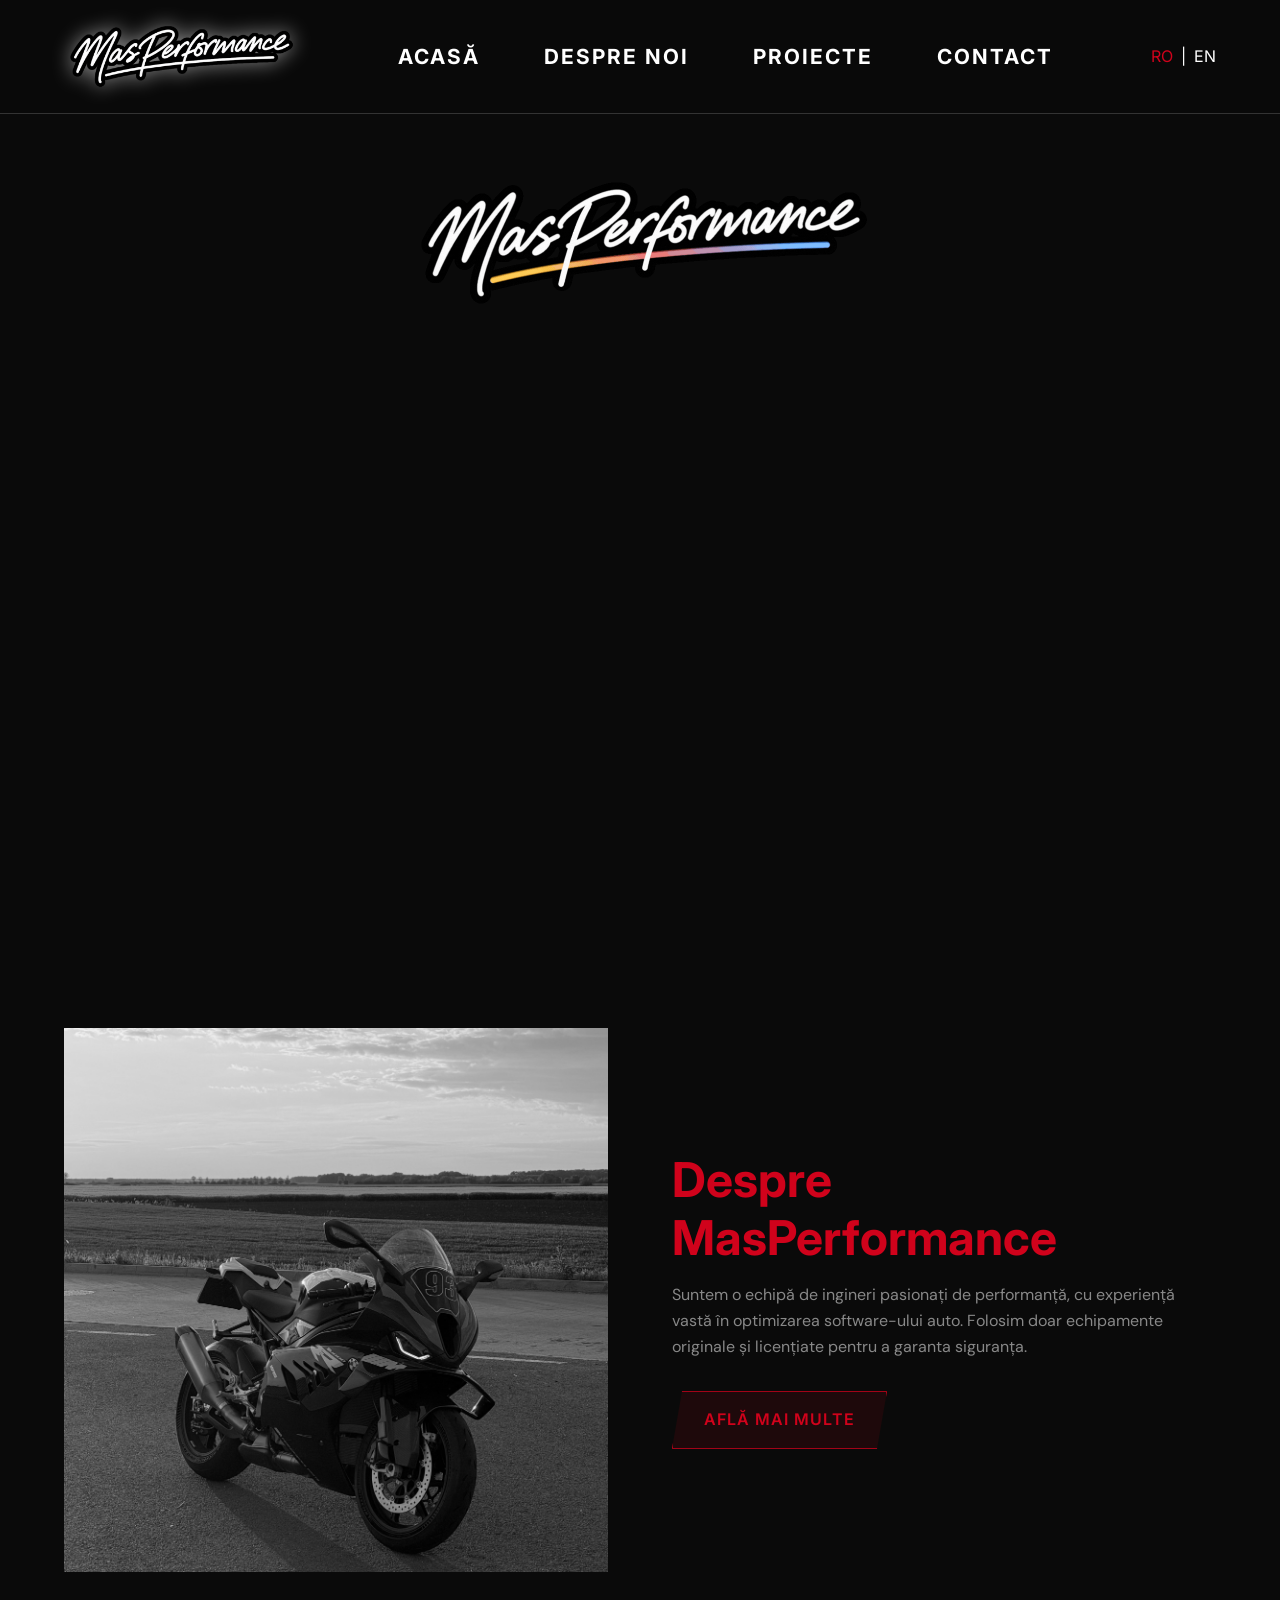
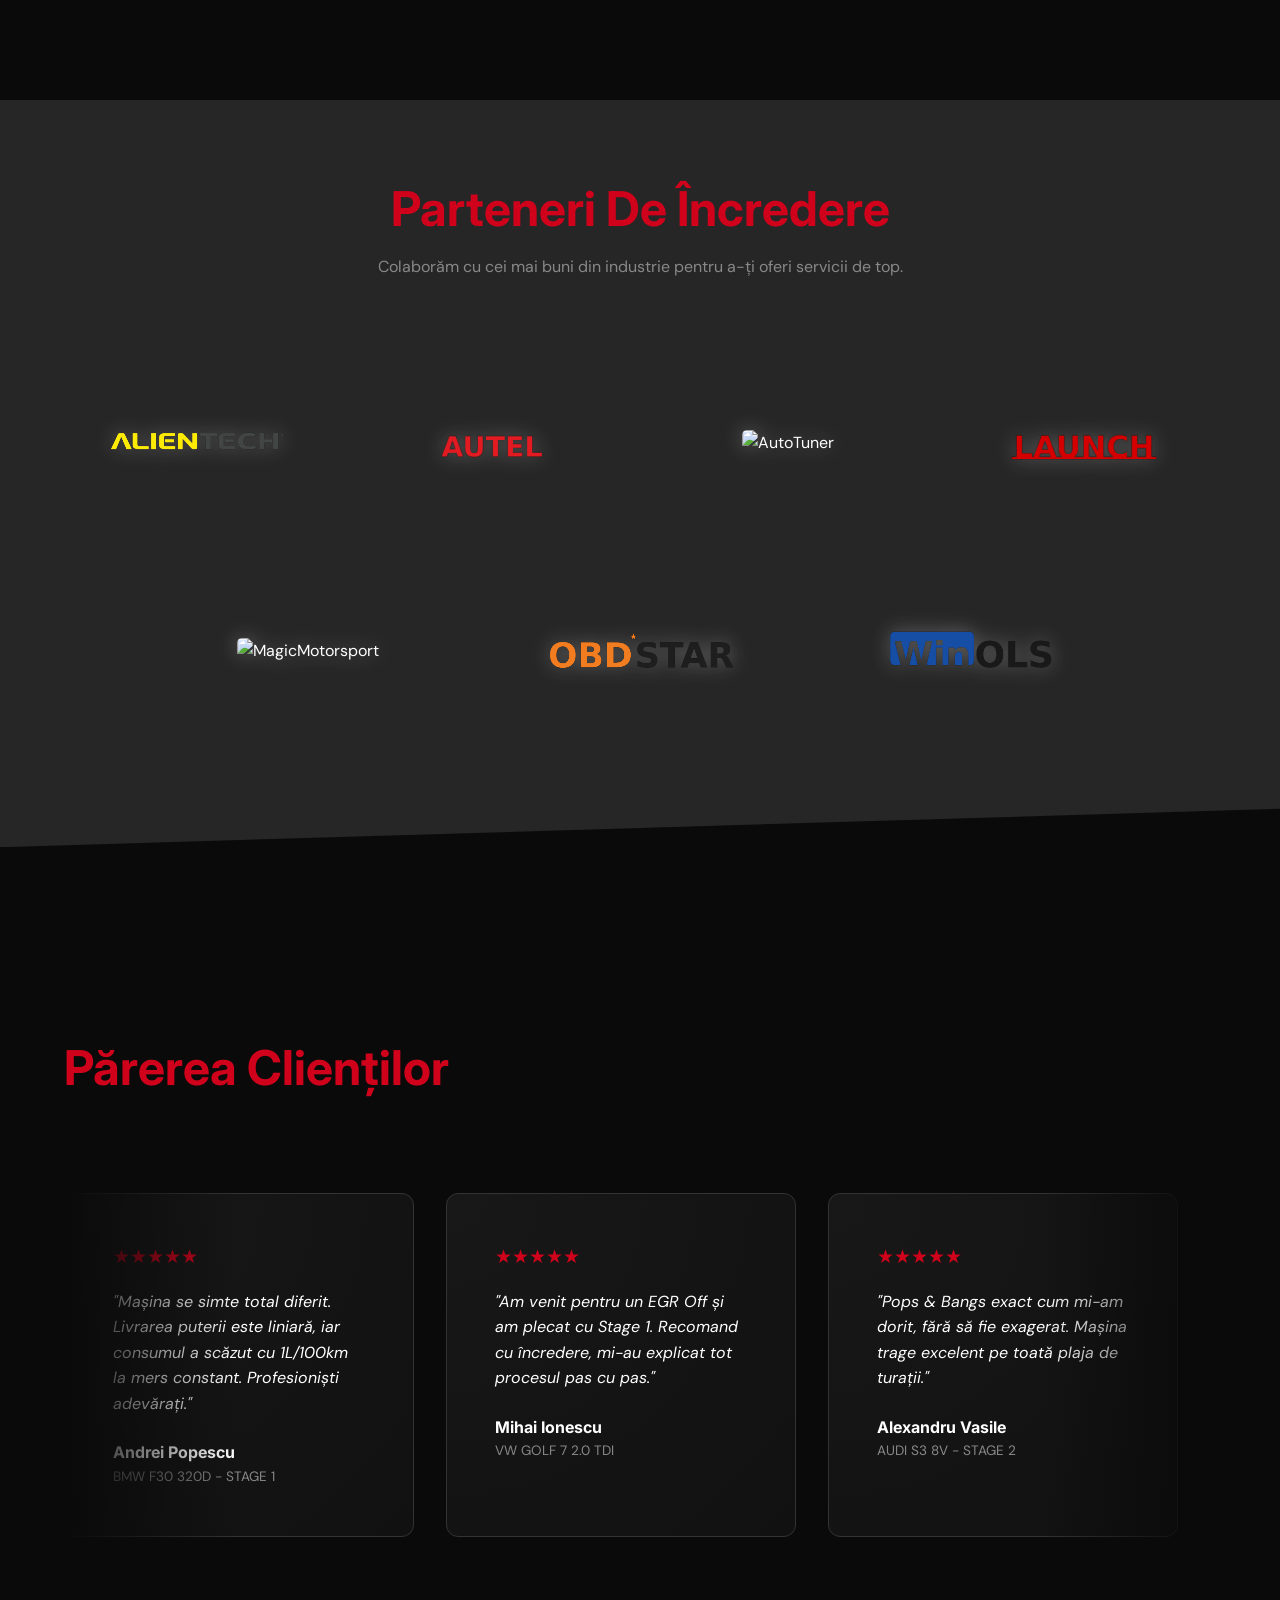
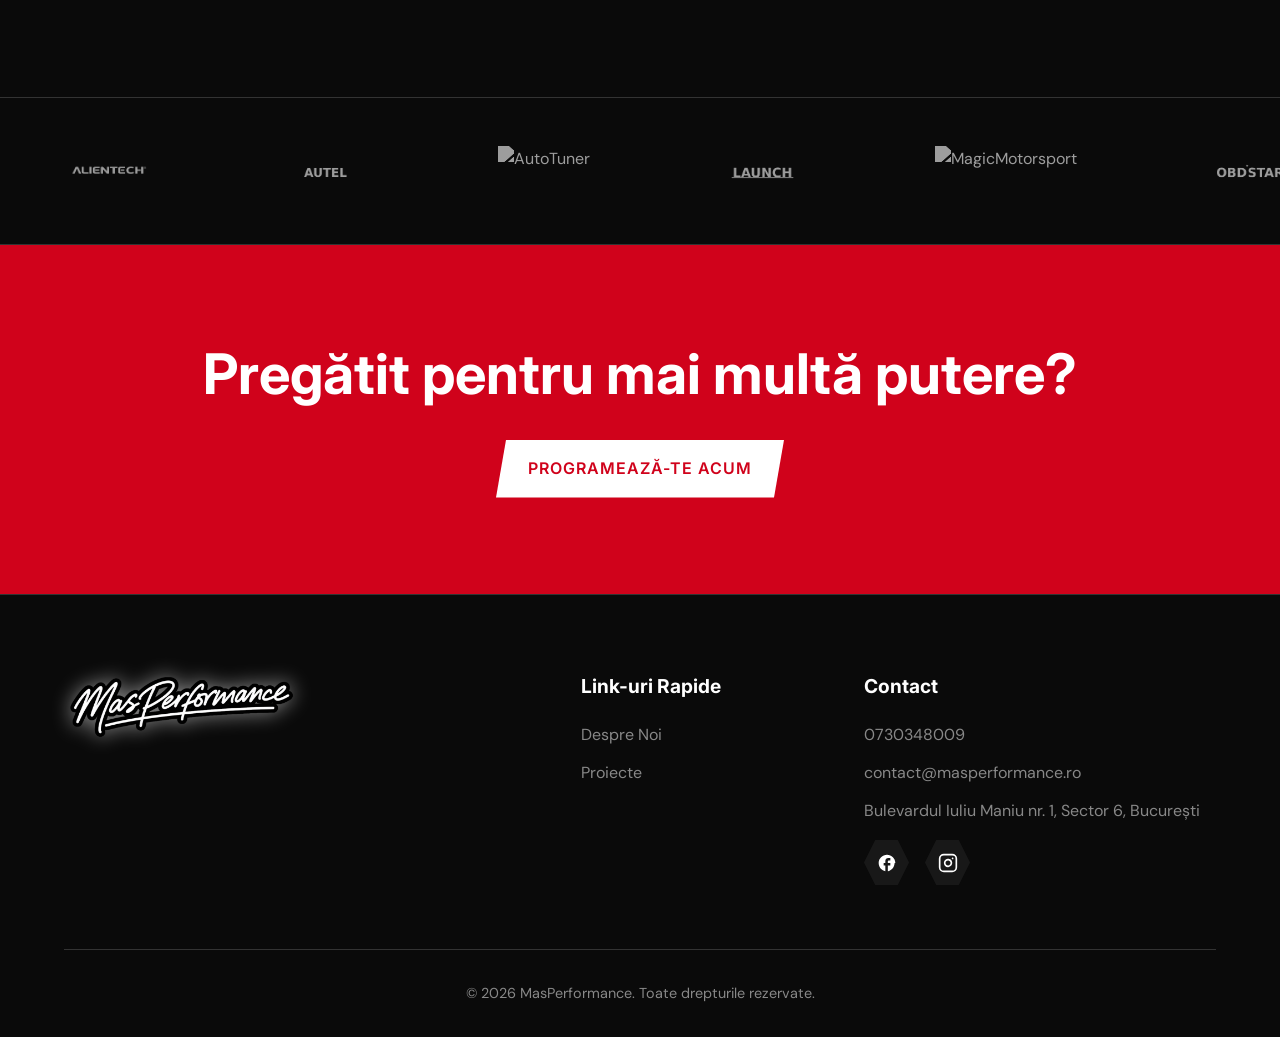
==== commit 081183ed: "feat: add new admin dashboard structure and centralize site styling" ====
--- a/index.html
+++ b/index.html
@@ -47,7 +47,7 @@
   <section class="section">
     <div class="about-grid">
       <div class="about-img">
-        <img data-img-slot="home_about" src="https://images.unsplash.com/photo-1600705722908-bab1e61c0b4d?q=80&w=1000&auto=format&fit=crop"
+        <img data-img-slot="home_about" src="assets/images/IMG_2523.jpg"
           alt="Dyno Tuning">
       </div>
       <div class="about-text">
@@ -193,8 +193,6 @@
       <div>
         <a href="index.html" class="logo footer-logo"><img src="assets/images/MasPerformance.svg" alt="MasPerformance"
             class="logo-img"></a>
-        <p class="text-muted" data-lang-key="footer.desc">Profesioniști în optimizarea software a ECU-ului pentru
-          creșterea performanței și eficienței.</p>
       </div>
       <div>
         <h4 data-lang-key="footer.links">Link-uri Rapide</h4>
@@ -207,24 +205,24 @@
       <div>
         <h4 data-lang-key="footer.contact">Contact</h4>
         <ul>
-          <li class="text-muted">+40 700 000 000</li>
-          <li class="text-muted">contact@masperformance.ro</li>
-          <li class="text-muted">București, România</li>
+          <li class="text-muted contact-phone">0730348009</li>
+          <li class="text-muted contact-email">contact@masperformance.ro</li>
+          <li class="text-muted contact-address">București, România</li>
         </ul>
         <div class="social-links" style="margin-top: 1rem;">
-          <a href="#" aria-label="Facebook">
+          <a href="https://facebook.com" target="_blank" rel="noopener noreferrer" aria-label="Facebook">
             <svg viewBox="0 0 24 24" fill="currentColor">
               <path d="M22 12c0-5.52-4.48-10-10-10S2 6.48 2 12c0 4.84 3.44 8.87 8 9.8V15H8v-3h2V9.5C10 7.57 11.57 6 13.5 6H16v3h-2c-.55 0-1 .45-1 1v2h3v3h-3v6.95c4.56-.93 8-4.96 8-9.75z"/>
             </svg>
           </a>
-          <a href="#" aria-label="Instagram">
+          <a href="https://www.instagram.com/mas_performance25?igsh=ODg5ZWJieTUybDVq" target="_blank" rel="noopener noreferrer" aria-label="Instagram">
             <svg viewBox="0 0 24 24" fill="none" stroke="currentColor" stroke-width="2" stroke-linecap="round" stroke-linejoin="round">
               <rect x="2" y="2" width="20" height="20" rx="5" ry="5"></rect>
               <path d="M16 11.37A4 4 0 1 1 12.63 8 4 4 0 0 1 16 11.37z"></path>
               <line x1="17.5" y1="6.5" x2="17.51" y2="6.5"></line>
             </svg>
           </a>
-          <a href="#" aria-label="YouTube">
+          <a href="https://youtube.com" target="_blank" rel="noopener noreferrer" aria-label="YouTube">
             <svg viewBox="0 0 24 24" fill="currentColor">
               <path d="M23.498 6.163a3.003 3.003 0 0 0-2.11-2.11C19.518 3.545 12 3.545 12 3.545s-7.518 0-9.388.507a3.003 3.003 0 0 0-2.11 2.11C0 8.033 0 12 0 12s0 3.967.502 5.837a3.003 3.003 0 0 0 2.11 2.11c1.87.507 9.388.507 9.388.507s7.518 0 9.388-.507a3.003 3.003 0 0 0 2.11-2.11C24 15.967 24 12 24 12s0-3.967-.502-5.837zM9.545 15.568V8.432L15.818 12l-6.273 3.568z"/>
             </svg>
--- a/css/style.css
+++ b/css/style.css
@@ -334,9 +334,10 @@
 
 .about-img {
   position: relative;
-  aspect-ratio: 3/4;
+  aspect-ratio: 1/1;
   filter: grayscale(100%);
   transition: var(--transition);
+  overflow: hidden;
 }
 
 .about-img:hover {
@@ -346,18 +347,9 @@
 .about-img img {
   width: 100%;
   height: 100%;
-  object-fit: contain;
-  padding: 3rem;
-}
-
-.about-img::after {
-  content: '';
-  position: absolute;
-  bottom: 0;
-  left: 0;
-  width: 100px;
-  height: 4px;
-  background-color: var(--accent-color);
+  object-fit: cover;
+  object-position: center;
+  padding: 0;
 }
 
 .about-text ul {
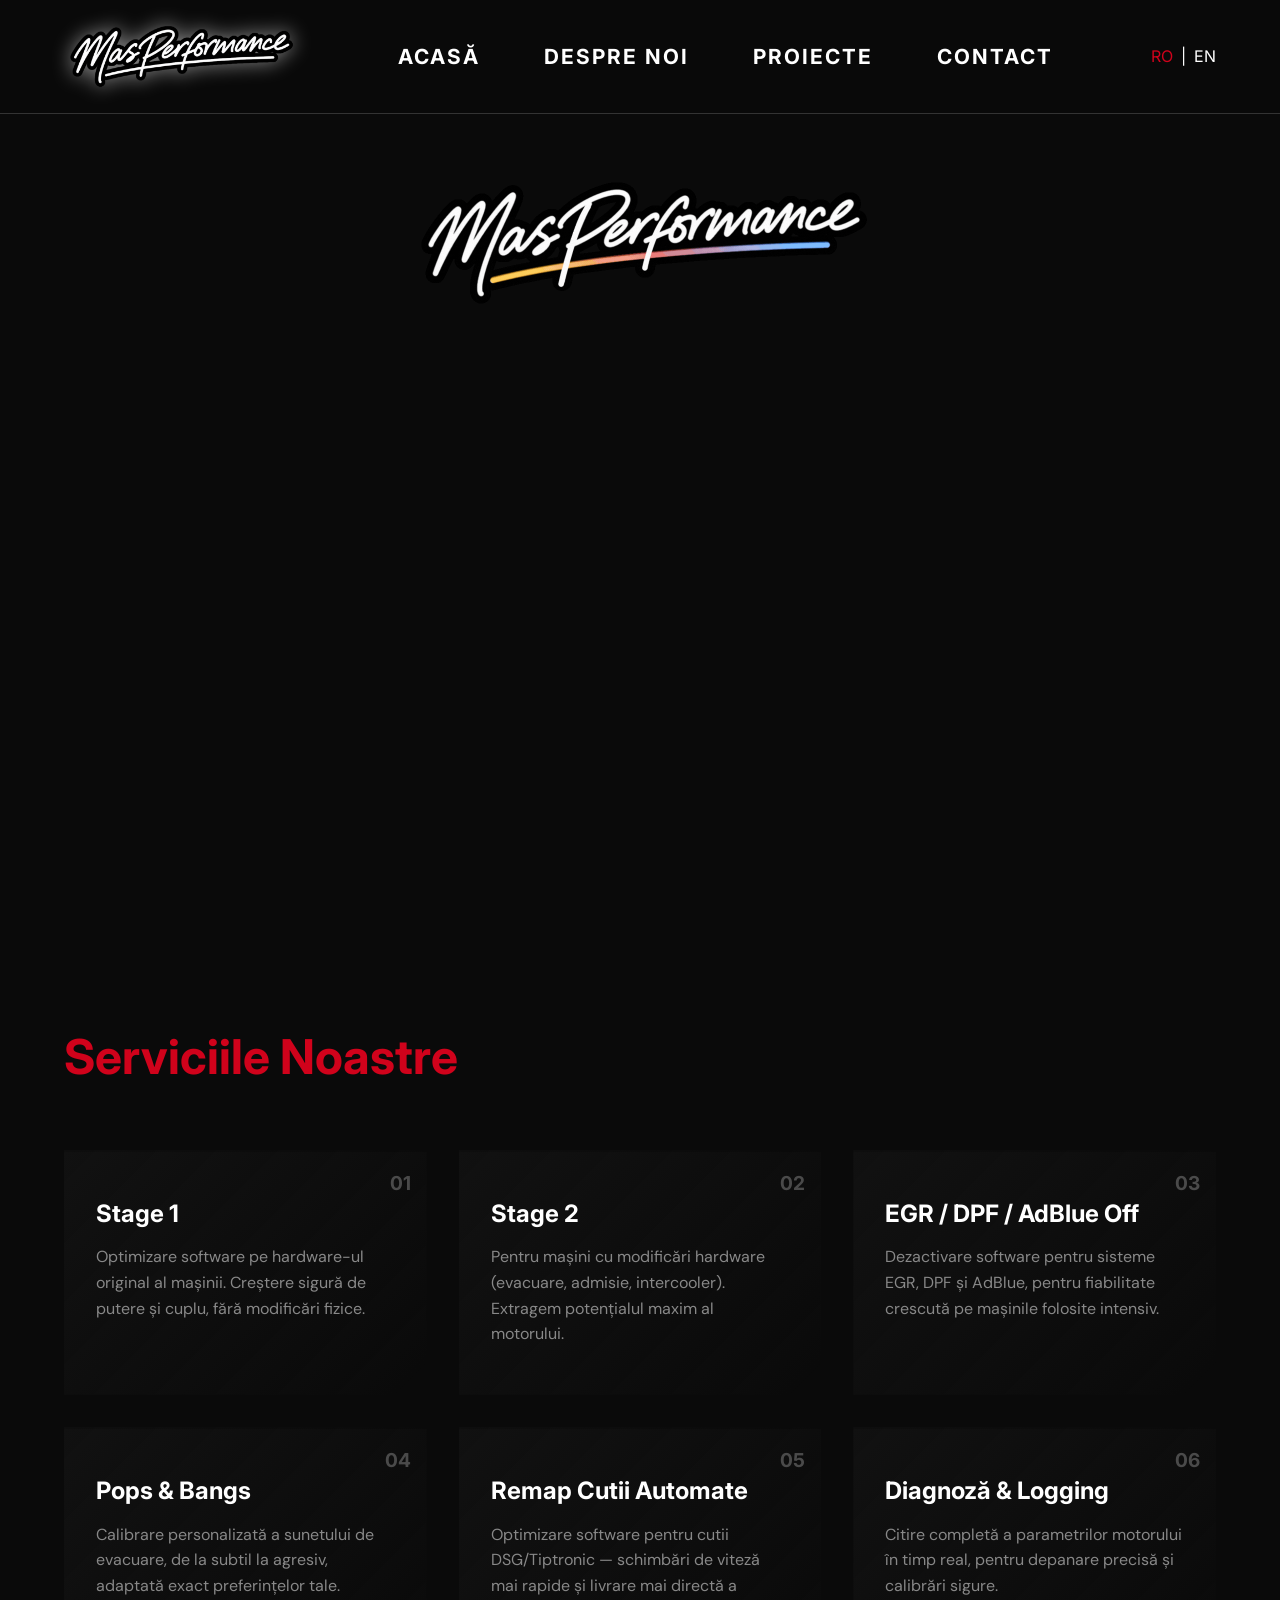
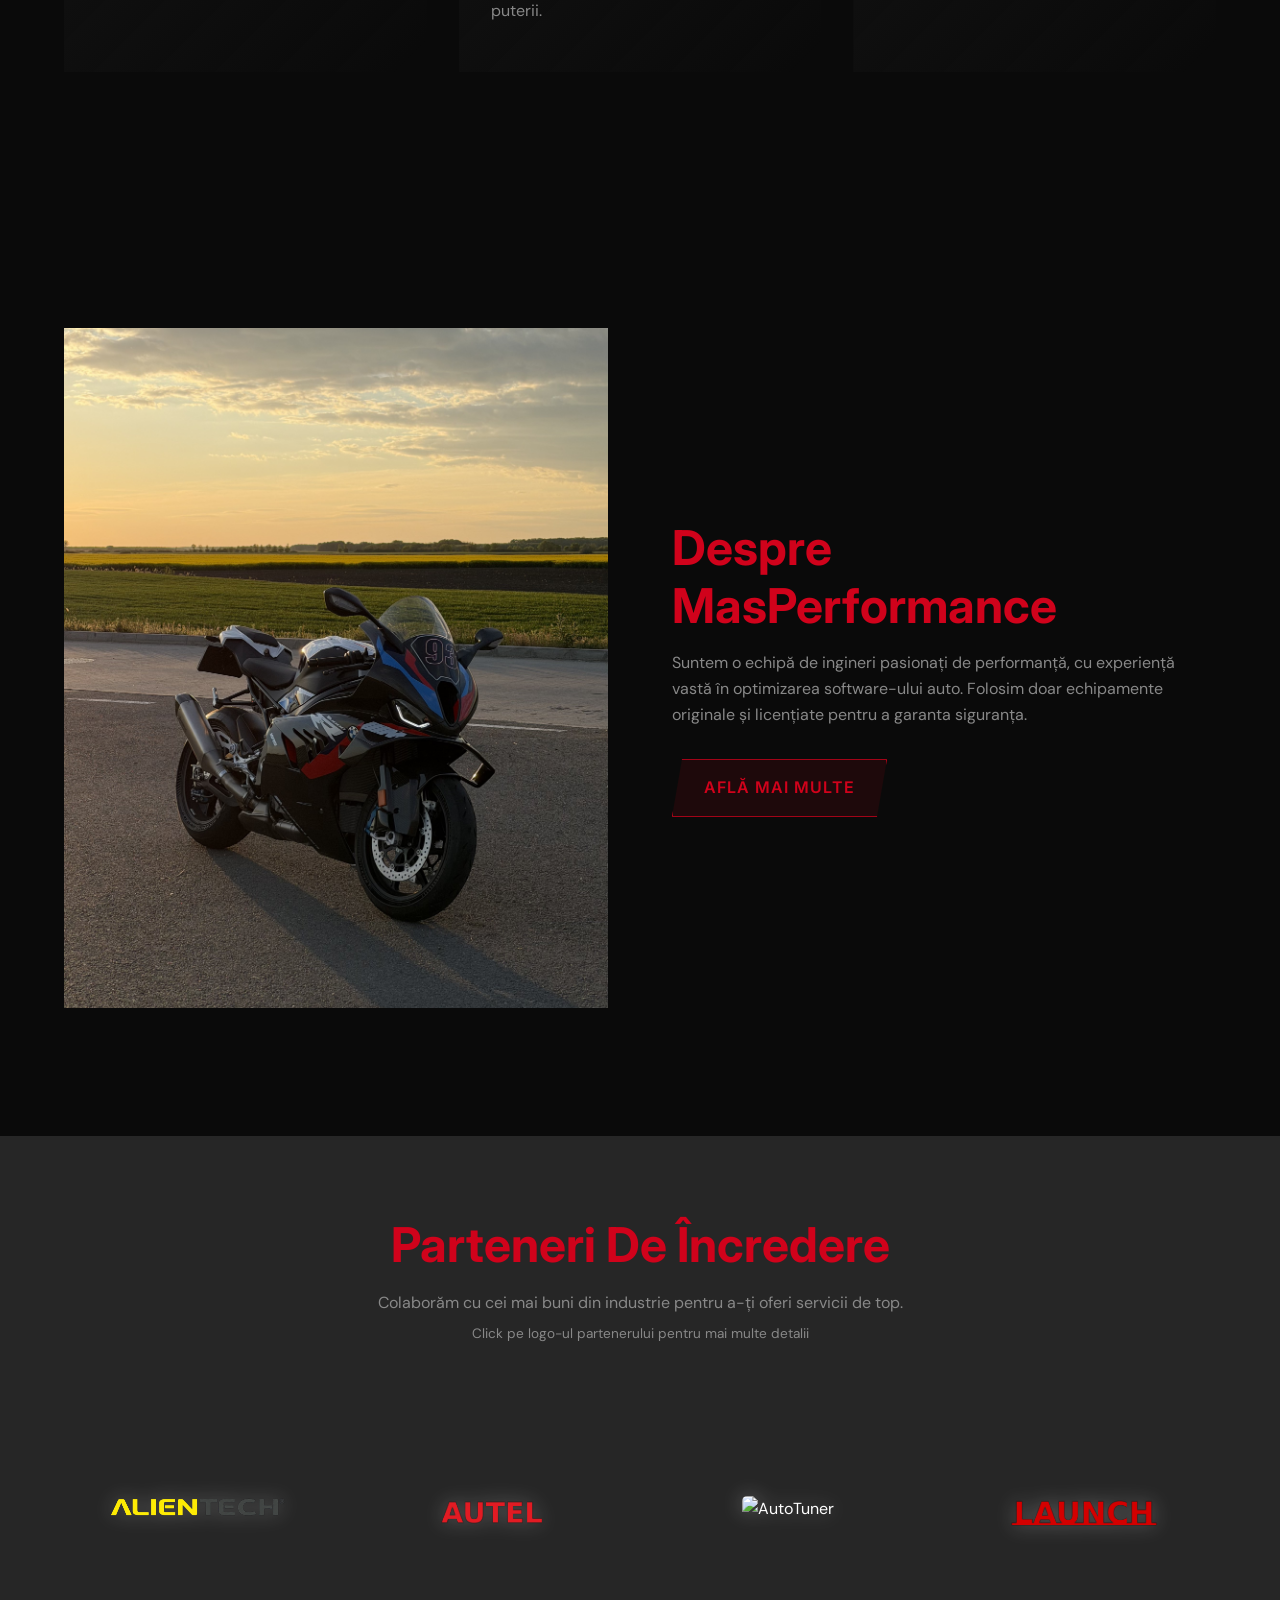
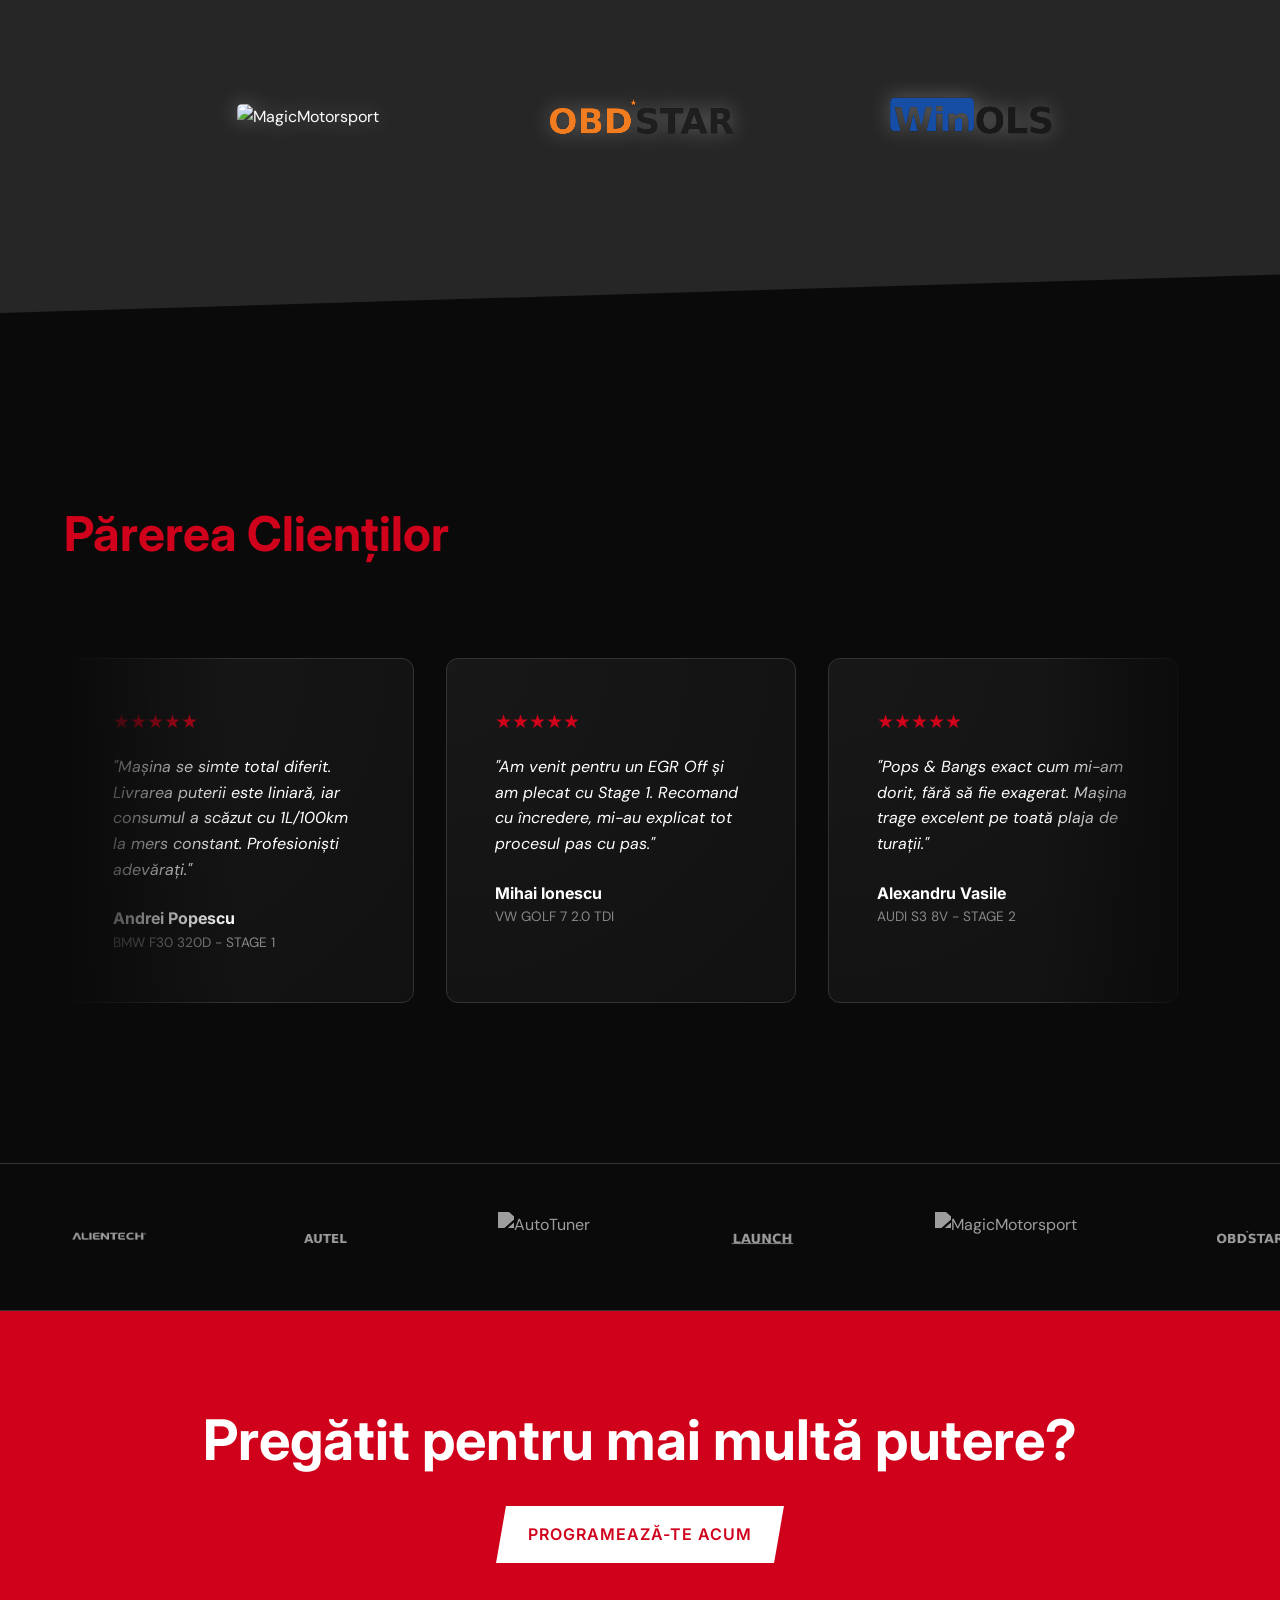
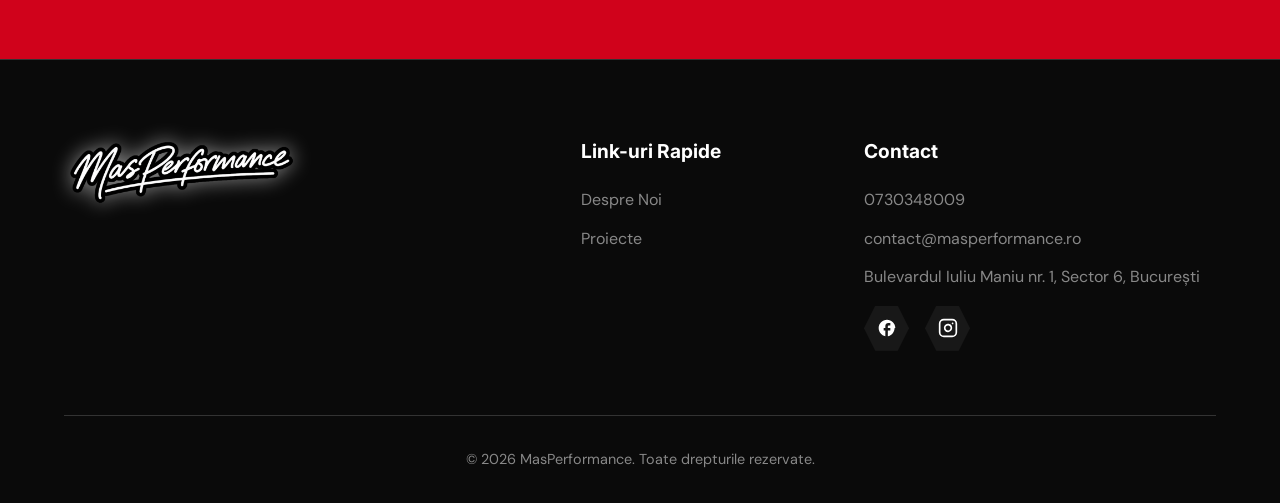
==== commit 6a9e96f1: "Add birthday popup for Massimo Rosu and enhance project photo handling - Implemented a birthday popu" ====
--- a/index.html
+++ b/index.html
@@ -42,6 +42,14 @@
     </div>
   </section>
 
+  <section class="section">
+    <div class="section-header">
+      <h2 class="section-title"><span data-lang-key="services.title.1">Serviciile</span> <span class="text-accent" data-lang-key="services.title.2">Noastre</span></h2>
+    </div>
+    <div class="services-grid" id="services-grid">
+      <!-- Dynamically populated via JS -->
+    </div>
+  </section>
 
 
   <section class="section">
@@ -68,6 +76,7 @@
     <div class="section-header" style="text-align: center; margin-bottom: 3rem;">
       <h2 class="section-title"><span data-lang-key="partners.title.1">Parteneri</span> <span class="text-accent" data-lang-key="partners.title.2">De Încredere</span></h2>
       <p class="text-muted" data-lang-key="partners.sub">Colaborăm cu cei mai buni din industrie pentru a-ți oferi servicii de top.</p>
+      <p class="text-muted" data-lang-key="partners.click_hint" style="font-size: 0.85rem; margin-top: 0.5rem;">Click pe logo-ul partenerului pentru mai multe detalii</p>
     </div>
     <div class="partners-gallery">
       <!-- ADAUGA AICI POZELE PARTENERILOR. Foloseste clasa partner-img-wrapper pentru fiecare poza -->
--- a/css/style.css
+++ b/css/style.css
@@ -334,14 +334,8 @@
 
 .about-img {
   position: relative;
-  aspect-ratio: 1/1;
-  filter: grayscale(100%);
-  transition: var(--transition);
+  aspect-ratio: 4/5;
   overflow: hidden;
-}
-
-.about-img:hover {
-  filter: grayscale(0%);
 }
 
 .about-img img {
@@ -1011,6 +1005,176 @@
   }
 }
 
+/* ============================================================
+   Despre Noi – Photo Carousel (sits inside .about-img, in place
+   of the old single Workshop photo)
+   ============================================================ */
+.gallery-carousel {
+  position: relative;
+  width: 100%;
+  overflow: hidden;
+  border: 1px solid var(--border-color);
+  background: var(--surface-1);
+}
+
+.about-img .gallery-carousel,
+.about-img .carousel-track,
+.about-img .carousel-slide {
+  height: 100%;
+}
+
+.about-img .carousel-empty {
+  height: 100%;
+  box-sizing: border-box;
+  display: flex;
+  align-items: center;
+  justify-content: center;
+}
+
+#lightbox-carousel,
+#lightbox-carousel .carousel-track,
+#lightbox-carousel .carousel-slide {
+  height: 100%;
+}
+
+.carousel-track {
+  display: flex;
+  transition: transform 0.55s cubic-bezier(0.25, 0.46, 0.45, 0.94);
+  will-change: transform;
+}
+
+.carousel-slide {
+  /* flex-basis must be a definite 100% (not "auto") — otherwise a flex
+     item sized by content fights the img's own width:100%, and very
+     wide/tall photos blow the slide out to their natural aspect ratio
+     instead of being contained within the frame. */
+  flex: 0 0 100%;
+  width: 100%;
+  min-width: 100%;
+  height: 520px;
+  position: relative;
+  overflow: hidden;
+}
+
+.carousel-slide-bg {
+  position: absolute;
+  inset: 0;
+  width: 100%;
+  height: 100%;
+  object-fit: cover;
+  filter: blur(30px) brightness(0.55);
+  transform: scale(1.15);
+}
+
+.carousel-slide-fg,
+.about-img .carousel-slide-fg {
+  position: relative;
+  width: 100%;
+  height: 100%;
+  object-fit: contain;
+  display: block;
+  transition: transform 0.6s ease;
+}
+
+.about-img .carousel-slide-bg {
+  object-fit: cover;
+}
+
+.carousel-slide:hover .carousel-slide-fg {
+  transform: scale(1.03);
+}
+
+/* Overlay gradient bottom */
+.carousel-slide::after {
+  content: '';
+  position: absolute;
+  bottom: 0;
+  left: 0;
+  right: 0;
+  height: 30%;
+  background: linear-gradient(to top, rgba(10,10,10,0.6), transparent);
+  pointer-events: none;
+}
+
+/* Navigation Buttons */
+.carousel-btn {
+  position: absolute;
+  top: 50%;
+  transform: translateY(-50%);
+  background: rgba(10, 10, 10, 0.65);
+  border: 1px solid rgba(255,255,255,0.15);
+  color: #fff;
+  width: 52px;
+  height: 52px;
+  display: flex;
+  align-items: center;
+  justify-content: center;
+  cursor: pointer;
+  z-index: 10;
+  backdrop-filter: blur(8px);
+  -webkit-backdrop-filter: blur(8px);
+  transition: background 0.3s ease, border-color 0.3s ease, transform 0.3s ease;
+  border-radius: 0;
+  clip-path: polygon(10px 0, 100% 0, calc(100% - 10px) 100%, 0 100%);
+}
+
+.carousel-btn:hover {
+  background: var(--accent-color);
+  border-color: var(--accent-color);
+}
+
+.carousel-btn svg {
+  width: 22px;
+  height: 22px;
+  flex-shrink: 0;
+}
+
+.carousel-btn-prev { left: 1.5rem; }
+.carousel-btn-next { right: 1.5rem; }
+
+/* Dots */
+.carousel-dots {
+  position: absolute;
+  bottom: 1.25rem;
+  left: 50%;
+  transform: translateX(-50%);
+  display: flex;
+  gap: 0.5rem;
+  z-index: 10;
+}
+
+.carousel-dot {
+  width: 8px;
+  height: 8px;
+  border-radius: 50%;
+  background: rgba(255,255,255,0.35);
+  cursor: pointer;
+  transition: background 0.3s ease, transform 0.3s ease;
+  border: none;
+  padding: 0;
+}
+
+.carousel-dot.active {
+  background: var(--accent-color);
+  transform: scale(1.4);
+  box-shadow: 0 0 8px rgba(208,2,27,0.6);
+}
+
+.carousel-dot:hover:not(.active) {
+  background: rgba(255,255,255,0.7);
+}
+
+/* Empty state */
+.carousel-empty {
+  text-align: center;
+  padding: 5rem 2rem;
+  color: var(--text-muted);
+  border: 2px dashed var(--border-color);
+  font-style: italic;
+}
+
+/* ============================================================ */
+
 /* Responsive */
 @media (max-width: 1024px) {
   .hero h1 {
